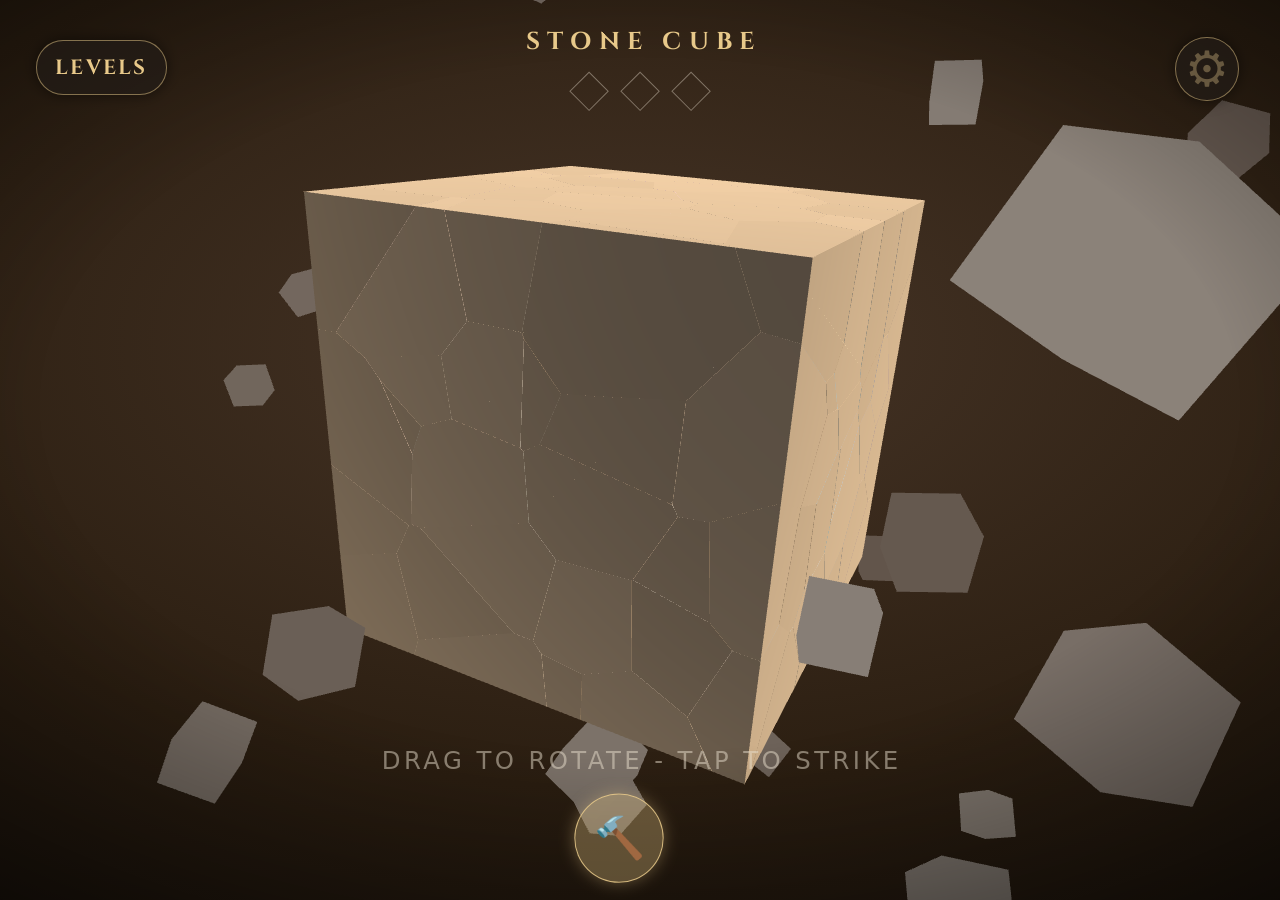
==== index.html @ 7b2e194c "Merge branch 'main' into ytube" ====
<!DOCTYPE html>
<html lang="en">

<head>
    <meta charset="UTF-8">
    <meta name="viewport"
        content="width=device-width, initial-scale=1.0, maximum-scale=1.0, user-scalable=no, viewport-fit=cover">
    <meta name="description"
        content="Gem Cracker - chip away at a stone solid with a hammer to uncover the gems hidden inside.">
    <meta name="theme-color" content="#14110e">
    <meta name="color-scheme" content="dark">
    <meta name="format-detection" content="telephone=no">
    <meta name="mobile-web-app-capable" content="yes">
    <meta name="apple-mobile-web-app-capable" content="yes">
    <meta name="apple-mobile-web-app-status-bar-style" content="black-translucent">
    <meta name="apple-mobile-web-app-title" content="Gem Cracker">
    <title>Gem Cracker</title>

    <!-- Cinzel ships with the game. Preloaded because the stylesheet only
         discovers it one parse later, and the loading screen waits on it. -->
    <link rel="preload" href="font/Cinzel-VariableFont_wght.ttf" as="font" type="font/ttf" crossorigin="anonymous">
    <link rel="stylesheet" href="style.css">

</head>

<body>
    <div id="loader" data-screen-label="Loading">
        <div class="brand">Gem Cracker</div>
        <div class="dots"><i></i><i></i><i></i></div>
        <div class="label">Loading</div>
    </div>

    <div id="stage" data-screen-label="Gem Cracker">
        <div id="game-container"></div>
    </div>
    <div id="vignette"></div>
    <div id="star-glow"></div>

    <button id="level-select-btn" class="level-select-btn" aria-label="Select level"><span
            id="level-select-label">LEVELS</span></button>

    <div id="level-overlay" class="modal-overlay">
        <div class="options-card" style="width: calc(100% - 32px); max-width: 680px;">
            <h2 id="level-title">SELECT LEVEL</h2>
            <div id="level-list"
                style="display: grid; grid-template-columns: repeat(3, minmax(0, 1fr)); gap: 12px; width: 100%; max-height: 62vh; overflow-y: auto; overflow-x: hidden;">
            </div>
            <button id="level-close" class="options-close-btn">CLOSE</button>
        </div>
    </div>

    <button id="options-btn" class="options-btn" aria-label="Settings">⚙</button>

    <div id="options-overlay">
        <div class="options-card">
            <h2 id="settings-title">SETTINGS</h2>

            <div class="option-row">
                <label id="sfx-label">SFX VOLUME</label>
                <div class="slider-container">
                    <input type="range" id="sfx-volume" min="0" max="100" value="100">
                    <span id="sfx-val">100%</span>
                </div>
            </div>

            <div class="option-row">
                <label id="music-label">MUSIC VOLUME</label>
                <div class="slider-container">
                    <input type="range" id="music-volume" min="0" max="100" value="50">
                    <span id="music-val">50%</span>
                </div>
            </div>

            <div class="option-row" id="shake-row">
                <label id="shake-label" for="shake-toggle">SCREEN SHAKE</label>
                <div class="option-toggle-container">
                    <input type="checkbox" id="shake-toggle" class="option-checkbox" checked>
                    <span id="shake-status" class="option-status-text">ON</span>
                </div>
            </div>

            <div class="option-row" id="haptics-row" style="display: none;">
                <label id="haptics-label" for="haptics-toggle">HAPTICS</label>
                <div class="option-toggle-container">
                    <input type="checkbox" id="haptics-toggle" class="option-checkbox" checked>
                    <span id="haptics-status" class="option-status-text">ON</span>
                </div>
            </div>

            <div class="option-row">
                <label id="lang-label">LANGUAGE</label>
                <select id="lang-select" class="lang-select">
                    <option value="en">English</option>
                    <option value="es">Español</option>
                    <option value="fr">Français</option>
                    <option value="zh">简体中文</option>
                    <option value="zh-hant">繁體中文</option>
                    <option value="ar">العربية</option>
                    <option value="hi">हिन्दी</option>
                    <option value="ja">日本語</option>
                    <option value="ru">Русский</option>
                </select>
            </div>

            <button id="settings-close" class="options-close-btn">CLOSE</button>
        </div>
    </div>

    <div id="hud">
        <div id="top">
            <h1>Gem Cracker</h1>
            <div class="slots">
                <div class="slot-wrap">
                    <div class="slot"></div>
                    <div class="ring"></div>
                </div>
                <div class="slot-wrap">
                    <div class="slot"></div>
                    <div class="ring"></div>
                </div>
                <div class="slot-wrap">
                    <div class="slot"></div>
                    <div class="ring"></div>
                </div>
                <div id="ring-badge" aria-hidden="true">◎</div>
            </div>
            <div id="level-strikes" class="is-zero" aria-live="polite" aria-label="Level strikes">
                <span id="level-strikes-label">STRIKES:</span>
                <strong id="level-strikes-count">0</strong>
            </div>
        </div>
        <div id="bottom">
            <!-- Keep the instruction immediately above the thumb controls. -->
            <div id="hint" data-text=""></div>
            <div id="tool-bar">
                <button type="button" id="tool-hammer" class="tool-btn active" aria-label="Hammer">🔨</button>
                <div style="position: relative;">
                    <button type="button" id="tool-scan" class="tool-btn hidden" aria-label="Gem detector">🔍</button>
                    <div id="new-tool-tooltip">NEW TOOL!</div>
                </div>
                <div style="position: relative;">
                    <button type="button" id="tool-bomb" class="tool-btn hidden" aria-label="Explosive charge">💥</button>
                    <div id="new-tool-tooltip-bomb">NEW TOOL!</div>
                </div>
            </div>
        </div>
    </div>

    <div id="tool-toast" class="tool-toast"></div>

    <div id="overlay" data-screen-label="Win overlay">
        <div class="card" id="winCard">
            <h2 id="winTitle">CUBE CRACKED</h2>
            <p id="winDesc">all gems claimed in <span id="strikeCount">0</span> strikes</p>
            <div id="winStars" class="win-stars" aria-hidden="true">
                <span class="win-star">★</span><span class="win-star">★</span><span class="win-star">★</span>
            </div>
            <p id="winRank" aria-live="polite"></p>
            <p id="winBest"></p>
            <p id="winRing"></p>
            <button id="again">NEXT TRIAL</button>
        </div>
        <div class="card" id="endCard">
            <h2 id="endTitle">CHAMPIONSHIP COMPLETE</h2>
            <p id="endSubtitle">GAME SCOREBOARD</p>
            <div id="levelStats">
                <!-- Level score lines will be injected here -->
            </div>
            <div id="totalStats">
                TOTAL HITS: <span id="totalHitsCount">0</span>
            </div>

            <!-- Leaderboard -->

            <button id="restartGame">START OVER</button>
        </div>
    </div>

    <div id="tweaks-root"></div>

    <!-- YouTube Playables vendor SDK. Parser-blocking and FIRST, exactly as the
         platform docs specify, so window.ytgame exists before the adapter runs. -->
    <script src="https://www.youtube.com/game_api/v1"></script>

    <!-- Portal bridge: core, then EXACTLY ONE adapter. Shipping a second adapter
         fails Playables certification even if it could never run — the review
         greps the whole bundle as text. -->
    <script src="platform/sdk-core.js"></script>
    <script src="platform/platform-youtube.js"></script>
    <script>
        // Must run before the first save or load so storage lands in the right
        // namespace.
        window.GameSDK.configure({ gameKey: 'gem-cracker' });
    </script>

    <script src="scripts/three.min.js"></script>

    <script src="scripts/messagebus.js"></script>
    <script src="scripts/game.js"></script>

</body>

</html>
---- style.css ----
/* Gem Cracker - styles extracted from index.html */

/* Cinzel, self-hosted rather than fetched from Google's CDN: the game has to be
   self-contained, and a web font is a render-blocking round trip to a third party
   on every cold load.

   One file covers every weight the UI uses. This is a genuine variable font with a
   wght axis spanning 400-900, so declaring that range lets 500, 600 and 700 all
   come out of the same download — the CDN request it replaces only fetched the 500
   and 700 instances, which left the one 600 rule snapping to a neighbour. */
@font-face {
    font-family: 'Cinzel';
    src: url('font/Cinzel-VariableFont_wght.ttf') format('truetype');
    font-weight: 400 900;
    font-style: normal;
    font-display: swap;
}

:root {
    /* One design-pixel unit (--u): affine function of min canvas dimension:
               --u = (6px + 1.0 * min(w,h)/100) / 16
               Flat 6px floor maintains readability on mobile phones while
               scaling proportionally on larger desktop/tablet viewports. */
    --u: calc((6px + 1vmin) / 16);
    --gold: #e8c98a;
    --dim: rgba(232, 222, 204, 0.5);
}

* {
    margin: 0;
    padding: 0;
    box-sizing: border-box;
}

html,
body {
    height: 100%;
    overflow: hidden;
    /* stop iOS rubber-band / pull-to-refresh from moving the canvas */
    overscroll-behavior: none;
    -webkit-overflow-scrolling: auto;
}

body {
    /* pin the body so mobile browsers can't scroll the fixed canvas around */
    position: fixed;
    inset: 0;
    width: 100%;
    background: radial-gradient(120% 90% at 50% 38%, #3c352d 0%, #26201a 55%, #17120e 100%);
    transition: background 1.0s ease;
    font-family: Cinzel, serif;
    color: var(--dim);
    user-select: none;
    -webkit-user-select: none;
    /* no blue tap flash, no long-press callout, no gesture panning */
    -webkit-tap-highlight-color: transparent;
    -webkit-touch-callout: none;
    touch-action: none;
    text-size-adjust: none;
    -webkit-text-size-adjust: none;
}

#stage {
    position: fixed;
    inset: 0;
    display: flex;
    align-items: center;
    justify-content: center;
}

#stage,
#game-container {
    overscroll-behavior: none;
}

#game-container {
    width: 100%;
    height: 100%;
    max-width: 100%;
    max-height: 100%;
    position: relative;
}

#game-container canvas {
    display: block;
    width: 100%;
    height: 100%;
}

/* vignette */
#vignette {
    position: fixed;
    inset: 0;
    pointer-events: none;
    background: radial-gradient(85% 70% at 50% 45%, transparent 55%, rgba(0, 0, 0, 0.55) 100%);
}

/* fallen star: full-screen bloom, pulsed by starFlash on every strike */
#star-glow {
    position: fixed;
    inset: 0;
    pointer-events: none;
    opacity: 0;
    mix-blend-mode: screen;
    background: radial-gradient(58% 46% at 50% 44%, rgba(206, 232, 255, 0.66) 0%, rgba(126, 176, 255, 0.32) 46%, rgba(70, 110, 200, 0) 100%);
}

#hud {
    position: fixed;
    inset: 0;
    pointer-events: none;
    /* Level 1 keeps the HUD out of the way until the solid has coalesced. */
    transition: opacity 0.5s ease;
    display: flex;
    flex-direction: column;
    align-items: center;
    justify-content: space-between;
    /* keep the title/hint clear of notches and rounded corners */
    padding-top: max(calc(var(--u) * 28), env(safe-area-inset-top));
    padding-right: max(calc(var(--u) * 24), env(safe-area-inset-right));
    padding-bottom: max(calc(var(--u) * 34), env(safe-area-inset-bottom));
    padding-left: max(calc(var(--u) * 24), env(safe-area-inset-left));
}

#top {
    display: flex;
    flex-direction: column;
    align-items: center;
    /* Leave a little more breathing room beneath a wrapped level title. */
    gap: calc(var(--u) * 26);
}

h1 {
    font-size: calc(var(--u) * 26);
    font-weight: 700;
    letter-spacing: 0.3em;
    color: var(--gold);
    text-indent: 0.3em;
    /* Keep the centered title inside the clear corridor beside the Levels control. */
    width: calc(100vw - calc(var(--u) * 300));
    max-width: calc(var(--u) * 420);
    text-align: center;
    line-height: 1.3;
    white-space: normal;
    overflow-wrap: anywhere;
}

.slots {
    position: relative;
    display: flex;
    gap: calc(var(--u) * 24);
    transform: translateY(calc(var(--u) * -5));
}

/* Live per-level strike counter: centered below the title and gem slots. */
#level-strikes {
    position: relative;
    top: calc(var(--u) * -5);
    margin: 0;
    display: flex;
    align-items: center;
    justify-content: center;
    gap: calc(var(--u) * 10);
    color: var(--gold);
    font-family: Cinzel, serif;
    font-size: calc(var(--u) * 22);
    font-weight: 700;
    line-height: 1;
    letter-spacing: 0.3em;
    text-indent: 0.3em;
    text-transform: uppercase;
    font-variant-numeric: tabular-nums;
    text-shadow: 0 calc(var(--u) * 3) calc(var(--u) * 8) rgba(0, 0, 0, 0.9), 0 0 calc(var(--u) * 10) rgba(232, 201, 138, 0.32);
}

/* Keep the header balanced before the first hit, but don't show a meaningless zero. */
#level-strikes.is-zero {
    visibility: hidden;
}

#level-strikes-count {
    min-width: 2ch;
    color: var(--gold);
    font-family: Cinzel, serif;
    font-weight: 700;
    font-size: calc(var(--u) * 24);
    letter-spacing: 0;
    text-indent: 0;
    text-align: left;
    text-shadow: 0 calc(var(--u) * 3) calc(var(--u) * 8) rgba(0, 0, 0, 0.9), 0 0 calc(var(--u) * 12) rgba(232, 201, 138, 0.55);
}

#level-strikes.tick #level-strikes-count {
    animation: levelStrikeTick 0.28s cubic-bezier(0.25, 1.5, 0.5, 1);
}

@keyframes levelStrikeTick {
    0% {
        transform: scale(1);
        color: var(--gold);
    }

    45% {
        transform: scale(1.48);
        color: #ffffff;
    }

    100% {
        transform: scale(1);
        color: var(--gold);
    }
}

.slot-wrap {
    position: relative;
    width: calc(var(--u) * 30);
    height: calc(var(--u) * 30);
}

.slot-wrap:nth-child(1) {
    --slot-color: #ffb45e;
    --slot-glow: rgba(255, 180, 94, 0.75);
}

.slot-wrap:nth-child(2) {
    --slot-color: #6ee0ff;
    --slot-glow: rgba(110, 224, 255, 0.75);
}

.slot-wrap:nth-child(3) {
    --slot-color: #c89bff;
    --slot-glow: rgba(200, 155, 255, 0.75);
}

/* Secret gold-ring badge: positioned beside the three gem slots rather than
           participating in their flex layout. It still has a stable, measurable location
           while hidden, so the collected ring can fly precisely into it without creating
           an empty fourth-slot gap or shifting the gem slots. */
#ring-badge {
    position: absolute;
    top: calc(var(--u) * -1);
    left: calc(100% + calc(var(--u) * 34));
    /* normal 24px slot gap + the old 10px ring offset */
    width: calc(var(--u) * 32);
    height: calc(var(--u) * 32);
    border-radius: 50%;
    border: calc(var(--u) * 2) solid rgba(232, 222, 204, 0.22);
    display: flex;
    align-items: center;
    justify-content: center;
    font-size: calc(var(--u) * 19);
    line-height: 1;
    color: rgba(232, 222, 204, 0.28);
    visibility: hidden;
    opacity: 0;
    pointer-events: none;
    transition: opacity 0.35s ease, color 0.5s ease, border-color 0.5s ease, box-shadow 0.5s ease;
}

#ring-badge.found {
    visibility: visible;
    opacity: 1;
    border-color: #ffd166;
    color: #ffd166;
    box-shadow: 0 0 calc(var(--u) * 25) calc(var(--u) * 6) rgba(255, 209, 102, 0.65);
    animation: ringFoundPop 0.8s cubic-bezier(0.34, 1.56, 0.64, 1) forwards;
}

@keyframes ringFoundPop {
    0% {
        transform: scale(0.2) rotate(-90deg);
        filter: brightness(2.5);
    }

    40% {
        transform: scale(2.2) rotate(15deg);
        filter: brightness(3.0);
        box-shadow: 0 0 calc(var(--u) * 45) calc(var(--u) * 12) rgba(255, 209, 102, 0.9);
    }

    70% {
        transform: scale(0.9) rotate(-5deg);
        filter: brightness(1.4);
    }

    100% {
        transform: scale(1) rotate(0deg);
        filter: brightness(1);
    }
}

@media (prefers-reduced-motion: reduce) {
    #ring-badge.found {
        animation: none;
    }
}

.slot {
    position: absolute;
    inset: 0;
    transform: rotate(45deg);
    border: calc(var(--u) * 1) solid rgba(232, 222, 204, 0.42);
    transition: all 0.5s ease;
}

.slot.lit {
    border-color: transparent;
    background: var(--slot-color);
    box-shadow: 0 0 calc(var(--u) * 35) calc(var(--u) * 8) var(--slot-glow);
    animation: slotPop 0.7s cubic-bezier(.3, 1.9, .4, 1);
}

.slot.victory-bounce {
    animation: slotVictoryBounce 0.4s cubic-bezier(0.25, 1.5, 0.5, 1) both !important;
}

/* vibrant pop when a gem drops into its slot */
@keyframes slotPop {
    0% {
        transform: rotate(45deg) scale(1);
        filter: brightness(1);
    }

    30% {
        transform: rotate(45deg) scale(2.6);
        filter: brightness(4) saturate(2.2);
    }

    55% {
        transform: rotate(45deg) scale(0.85);
        filter: brightness(1.6) saturate(1.4);
    }

    100% {
        transform: rotate(45deg) scale(1);
        filter: brightness(1);
    }
}

/* exaggerated bounce out and back victory animation for slots */
@keyframes slotVictoryBounce {
    0% {
        transform: rotate(45deg) scale(1);
        filter: brightness(1);
    }

    30% {
        transform: rotate(45deg) scale(4.5);
        filter: brightness(3.5) saturate(2);
        box-shadow: 0 0 calc(var(--u) * 60) calc(var(--u) * 15) var(--slot-glow);
    }

    50% {
        transform: rotate(45deg) scale(0.5);
        filter: brightness(1.2);
    }

    75% {
        transform: rotate(45deg) scale(1.6);
        filter: brightness(1.5);
    }

    100% {
        transform: rotate(45deg) scale(1);
        filter: brightness(1);
    }
}

/* expanding hollow diamond ring — a sibling of .slot (not nested inside it) so it
     isn't multiplied by .slot's own pop-scale keyframes, which used to make the ring
     look like it grew and then shrank back in instead of expanding once and fading. */
.ring {
    position: absolute;
    inset: 0;
    transform: rotate(45deg) scale(1);
    border: calc(var(--u) * 1.6) solid var(--slot-color);
    border-radius: calc(var(--u) * 4);
    opacity: 0;
    pointer-events: none;
}

.slot.lit+.ring {
    animation: slotRingExpand 1.5s cubic-bezier(0.33, 1, 0.68, 1) forwards,
        slotRingFade 1.5s linear forwards;
}

@keyframes slotRingExpand {
    0% {
        transform: rotate(45deg) scale(1);
    }

    100% {
        transform: rotate(45deg) scale(6);
    }
}

@keyframes slotRingFade {
    0% {
        opacity: 0.9;
    }

    100% {
        opacity: 0;
    }
}

@media (prefers-reduced-motion: reduce) {
    .slot.lit {
        animation: none;
    }

    .slot.lit+.ring {
        animation: none;
    }

    .slot.victory-bounce {
        animation: none !important;
    }
}

/* Tool bar (hammer / magnifier) */
#bottom {
    display: flex;
    flex-direction: column;
    align-items: center;
    gap: calc(var(--u) * 20);
}

#tool-bar {
    display: flex;
    gap: calc(var(--u) * 22);
    pointer-events: auto;
}

.tool-btn {
    width: calc(var(--u) * 118);
    height: calc(var(--u) * 118);
    border-radius: 50%;
    background: rgba(34, 29, 24, 0.65);
    border: calc(var(--u) * 2) solid rgba(232, 201, 138, 0.5);
    color: var(--gold);
    font-size: calc(var(--u) * 53);
    line-height: 1;
    display: flex;
    align-items: center;
    justify-content: center;
    cursor: pointer;
    box-shadow: 0 0 calc(var(--u) * 15) rgba(0, 0, 0, 0.5);
    transition: transform 0.18s ease, background 0.22s ease, border-color 0.22s ease, box-shadow 0.22s ease;
}

@media (orientation: landscape) {
    #bottom {
        transform: translateY(calc(var(--u) * 14));
    }

    .tool-btn {
        width: calc(var(--u) * 92);
        height: calc(var(--u) * 92);
        font-size: calc(var(--u) * 42);
    }

    .tool-toast {
        bottom: calc(calc(var(--u) * 170) + env(safe-area-inset-bottom));
    }

    #new-tool-tooltip,
    #new-tool-tooltip-bomb {
        bottom: calc(100% + calc(var(--u) * 8));
    }
}

.tool-btn.active {
    /* Selected tool: glowing aura and clear gold border */
    background: rgba(232, 201, 138, 0.32);
    color: var(--gold);
    border-color: rgba(232, 201, 138, 0.85);
    box-shadow: 0 0 calc(var(--u) * 16) rgba(232, 201, 138, 0.35);
    transform: scale(1.04);
    animation: toolActivePulse 2.4s ease-in-out infinite alternate;
}

@keyframes toolActivePulse {
    0% {
        border-color: rgba(232, 201, 138, 0.65);
        box-shadow: 0 0 calc(var(--u) * 10) rgba(232, 201, 138, 0.20);
    }

    100% {
        border-color: rgba(232, 201, 138, 0.95);
        box-shadow: 0 0 calc(var(--u) * 22) rgba(232, 201, 138, 0.45);
    }
}

@media (prefers-reduced-motion: reduce) {
    .tool-btn.active {
        animation: none;
    }
}

.tool-btn:active {
    transform: scale(0.94);
}

.tool-btn.hidden {
    display: none;
}

/* Spent explosive charge: still visible, but clearly unusable. */
.tool-btn.used {
    opacity: 0.4;
    filter: grayscale(0.8);
    border-color: rgba(232, 201, 138, 0.22);
    box-shadow: none;
}

/* NEW TOOL tooltip - small bubble above a freshly unlocked tool button */
#new-tool-tooltip,
#new-tool-tooltip-bomb {
    position: absolute;
    bottom: calc(100% + calc(var(--u) * 12));
    left: 50%;
    transform: translateX(-50%) translateY(calc(var(--u) * 5));
    background: #ffb45e;
    color: #14110e;
    font-size: calc(var(--u) * 32);
    font-weight: bold;
    padding: calc(var(--u) * 6) calc(var(--u) * 12);
    border-radius: calc(var(--u) * 6);
    white-space: nowrap;
    pointer-events: none;
    opacity: 0;
    transition: opacity 0.3s ease, transform 0.3s cubic-bezier(0.175, 0.885, 0.32, 1.275);
    z-index: 100001;
    box-shadow: 0 calc(var(--u) * 4) calc(var(--u) * 12) rgba(0, 0, 0, 0.4);
}

#new-tool-tooltip.show,
#new-tool-tooltip-bomb.show {
    opacity: 1;
    transform: translateX(-50%) translateY(0);
}

#new-tool-tooltip::after,
#new-tool-tooltip-bomb::after {
    content: '';
    position: absolute;
    top: 100%;
    left: 50%;
    transform: translateX(-50%);
    border: calc(var(--u) * 10) solid transparent;
    border-top-color: #ffb45e;
}

/* Tool name popup — horizontally centered on screen, floating above the tool bar */
.tool-toast {
    position: fixed;
    left: 50%;
    bottom: calc(calc(var(--u) * 206) + env(safe-area-inset-bottom));
    transform: translate(-50%, calc(var(--u) * 12));
    opacity: 0;
    pointer-events: none;
    z-index: 99999;
    font-family: Cinzel, serif;
    font-weight: 700;
    font-size: calc(var(--u) * 26);
    letter-spacing: 0.14em;
    text-indent: 0.14em;
    color: var(--gold);
    background: rgba(34, 29, 24, 0.72);
    border: calc(var(--u) * 1) solid rgba(232, 201, 138, 0.42);
    border-radius: calc(var(--u) * 26);
    padding: calc(var(--u) * 12) calc(var(--u) * 24);
    white-space: nowrap;
    max-width: 92vw;
    text-align: center;
    box-shadow: 0 calc(var(--u) * 6) calc(var(--u) * 22) rgba(0, 0, 0, 0.5);
    transition: opacity 0.18s ease, transform 0.2s cubic-bezier(0.2, 0.9, 0.3, 1.2);
}

.tool-toast.show {
    opacity: 1;
    transform: translate(-50%, 0);
}

/* UI-level gem resonance visuals (drawn on top of the solid) */
.gem-ping {
    position: fixed;
    width: calc(var(--u) * 46);
    height: calc(var(--u) * 46);
    border-radius: calc(var(--u) * 7);
    pointer-events: none;
    z-index: 99998;
    transform: translate(-50%, -50%) rotate(45deg) scale(0.2);
    animation: gemPingAnim 1.6s cubic-bezier(0.2, 0.8, 0.3, 1) forwards;
}

@keyframes gemPingAnim {
    0% {
        opacity: 0;
        transform: translate(-50%, -50%) rotate(45deg) scale(0.2);
    }

    18% {
        opacity: 1;
        transform: translate(-50%, -50%) rotate(45deg) scale(1.35);
    }

    40% {
        transform: translate(-50%, -50%) rotate(45deg) scale(0.95);
    }

    72% {
        opacity: 0.95;
        transform: translate(-50%, -50%) rotate(45deg) scale(1.12);
    }

    100% {
        opacity: 0;
        transform: translate(-50%, -50%) rotate(45deg) scale(1.5);
    }
}

.gem-ring {
    position: fixed;
    width: calc(var(--u) * 46);
    height: calc(var(--u) * 46);
    border-radius: 50%;
    border: calc(var(--u) * 2) solid currentColor;
    pointer-events: none;
    z-index: 99997;
    transform: translate(-50%, -50%) scale(0.4);
    animation: gemRingAnim 1.6s ease-out forwards;
}

@keyframes gemRingAnim {
    0% {
        opacity: 0.9;
        transform: translate(-50%, -50%) scale(0.4);
    }

    100% {
        opacity: 0;
        transform: translate(-50%, -50%) scale(4.6);
    }
}

#hint {
    font-family: ui-sans-serif, system-ui, sans-serif;
    font-size: calc(var(--u) * 26);
    letter-spacing: 0.14em;
    text-transform: uppercase;
    text-indent: 0.14em;
    transition: opacity 0.25s ease, color 0.3s ease, text-shadow 0.3s ease;
    min-height: calc(var(--u) * 32);
    max-width: 92vw;
    text-align: center;
    color: var(--dim);
}

#hint.fade {
    opacity: 0;
}

#hint.accent {
    animation: hintFlash 1.6s ease-out;
}

@keyframes hintFlash {
    0% {
        color: #fff;
        text-shadow: 0 0 calc(var(--u) * 16) rgba(255, 255, 255, 0.8), 0 0 calc(var(--u) * 30) rgba(232, 201, 138, 0.6);
        transform: scale(1.03);
    }

    100% {
        color: var(--dim);
        text-shadow: none;
        transform: scale(1);
    }
}

@media (prefers-reduced-motion: reduce) {
    #hint.accent {
        animation: none;
    }
}

#overlay {
    position: fixed;
    inset: 0;
    display: flex;
    align-items: center;
    justify-content: center;
    background: rgba(8, 7, 6, 0.72);
    opacity: 0;
    pointer-events: none;
    transition: opacity 0.45s ease;
    overflow-y: auto;
    padding: calc(var(--u) * 20) calc(var(--u) * 10);
    z-index: 100000;
}

#overlay.show {
    opacity: 1;
    pointer-events: auto;
}

/* Cleanly hide HUD and tool bar when victory or championship card is active */
body.has-overlay #hud,
body.has-overlay #level-select-btn,
body.has-overlay #options-btn {
    opacity: 0;
    pointer-events: none;
    transition: opacity 0.35s ease;
}

.card {
    text-align: center;
    display: flex;
    flex-direction: column;
    align-items: center;
    gap: calc(var(--u) * 14);
}

#winCard {
    background: linear-gradient(135deg, #261f19 0%, #15120e 100%);
    border: calc(var(--u) * 2) solid rgba(232, 201, 138, 0.40);
    border-radius: calc(var(--u) * 16);
    padding: calc(var(--u) * 32) calc(var(--u) * 32);
    width: 90%;
    max-width: calc(var(--u) * 440);
    box-shadow: 0 calc(var(--u) * 18) calc(var(--u) * 52) rgba(0, 0, 0, 0.88);
    transform: scale(0.94);
    transition: transform 0.35s cubic-bezier(0.175, 0.885, 0.32, 1.275);
    gap: calc(var(--u) * 16);
}

#overlay.show #winCard {
    transform: scale(1);
}

.card h2 {
    font-size: calc(var(--u) * 32);
    font-weight: 700;
    letter-spacing: 0.26em;
    text-indent: 0.26em;
    color: var(--gold);
    margin: 0;
    line-height: 1.25;
}

.card p {
    font-family: ui-sans-serif, system-ui, sans-serif;
    font-size: calc(var(--u) * 22);
    letter-spacing: 0.08em;
    text-transform: uppercase;
    text-indent: 0.08em;
    max-width: 90vw;
    color: var(--dim);
    margin: 0;
}

#winDesc #strikeCount {
    color: var(--gold);
    font-weight: 700;
    font-family: Cinzel, serif;
    font-size: calc(var(--u) * 25);
}

/* End-of-level star ranking (bronze / silver / gold). */
.win-stars {
    position: relative;
    display: flex;
    align-items: center;
    justify-content: center;
    gap: calc(var(--u) * 26);
    line-height: 1;
    font-size: calc(var(--u) * 62);
    min-height: calc(var(--u) * 78);
    margin: calc(var(--u) * 6) 0;
}

.win-star {
    color: rgba(232, 222, 204, 0.16);
    opacity: 0;
    transform: scale(0.4);
    animation: winStarIn 0.5s cubic-bezier(0.22, 1, 0.36, 1) forwards;
    will-change: transform, opacity;
}

.win-star:nth-child(2) {
    font-size: calc(var(--u) * 74);
    transform: translateY(calc(var(--u) * -4)) scale(0.4);
    animation-delay: 0.22s;
}

.win-star:nth-child(3) {
    animation-delay: 0.44s;
}

.win-star.earned {
    color: var(--rank-color, #e8c98a);
    text-shadow: 0 0 calc(var(--u) * 16) var(--rank-glow, rgba(232, 201, 138, 0.75)),
        0 0 calc(var(--u) * 36) var(--rank-glow, rgba(232, 201, 138, 0.5));
    animation: winStarPop 0.75s cubic-bezier(0.22, 1, 0.36, 1) forwards;
}

.win-star:nth-child(1).earned {
    animation-delay: 0.15s;
}

.win-star:nth-child(2).earned {
    animation: winStarPopCenter 0.75s cubic-bezier(0.22, 1, 0.36, 1) forwards;
    animation-delay: 0.50s;
}

.win-star:nth-child(3).earned {
    animation-delay: 0.85s;
}

@keyframes winStarIn {
    0% {
        opacity: 0;
        transform: scale(0.4);
    }

    60% {
        opacity: 0.9;
        transform: scale(1.12);
    }

    100% {
        opacity: 1;
        transform: scale(1);
    }
}

@keyframes winStarPop {
    0% {
        opacity: 0;
        transform: scale(0) rotate(-35deg);
        filter: brightness(2.2);
    }

    42% {
        opacity: 1;
        transform: scale(1.68) rotate(10deg);
        filter: brightness(1.6);
    }

    68% {
        transform: scale(0.88) rotate(-3deg);
        filter: brightness(1.1);
    }

    84% {
        transform: scale(1.06) rotate(1deg);
        filter: brightness(1.0);
    }

    100% {
        opacity: 1;
        transform: scale(1) rotate(0deg);
        filter: brightness(1);
    }
}

@keyframes winStarPopCenter {
    0% {
        opacity: 0;
        transform: translateY(calc(var(--u) * -4)) scale(0) rotate(-35deg);
        filter: brightness(2.2);
    }

    42% {
        opacity: 1;
        transform: translateY(calc(var(--u) * -4)) scale(1.78) rotate(10deg);
        filter: brightness(1.6);
    }

    68% {
        transform: translateY(calc(var(--u) * -4)) scale(0.92) rotate(-3deg);
        filter: brightness(1.1);
    }

    84% {
        transform: translateY(calc(var(--u) * -4)) scale(1.12) rotate(1deg);
        filter: brightness(1.0);
    }

    100% {
        opacity: 1;
        transform: translateY(calc(var(--u) * -4)) scale(1.06) rotate(0deg);
        filter: brightness(1);
    }
}

@media (prefers-reduced-motion: reduce) {

    .win-star,
    .win-star.earned {
        animation: none;
        opacity: 1;
        transform: none;
    }
}

#winRank {
    font-family: Cinzel, serif;
    font-weight: 700;
    font-size: calc(var(--u) * 26);
    letter-spacing: 0.22em;
    text-indent: 0.22em;
    min-height: calc(var(--u) * 30);
    text-transform: uppercase;
}

#winBest {
    font-family: Cinzel, serif;
    font-size: calc(var(--u) * 21);
    letter-spacing: 0.14em;
    color: var(--dim);
    font-weight: 600;
    margin-top: calc(var(--u) * 2);
}

#winRing {
    font-family: Cinzel, serif;
    font-size: calc(var(--u) * 19);
    font-weight: 700;
    letter-spacing: 0.16em;
    text-indent: 0.16em;
    color: #ffd166;
    background: linear-gradient(180deg, rgba(255, 209, 102, 0.18) 0%, rgba(255, 209, 102, 0.08) 100%);
    border: calc(var(--u) * 1.5) solid rgba(255, 209, 102, 0.65);
    border-radius: calc(var(--u) * 24);
    padding: calc(var(--u) * 8) calc(var(--u) * 22);
    display: inline-flex;
    align-items: center;
    justify-content: center;
    white-space: nowrap;
    box-shadow: 0 calc(var(--u) * 4) calc(var(--u) * 16) rgba(0, 0, 0, 0.4), inset 0 0 calc(var(--u) * 10) rgba(255, 209, 102, 0.12);
    margin: calc(var(--u) * 4) 0;
}

#winRing:empty {
    display: none;
}

.card button {
    margin-top: calc(var(--u) * 12);
    font-family: Cinzel, serif;
    font-size: calc(var(--u) * 26);
    font-weight: 700;
    letter-spacing: 0.22em;
    text-indent: 0.22em;
    color: #14110e;
    background: linear-gradient(180deg, #f7dfa8 0%, #d8b26e 100%);
    border: none;
    border-top: calc(var(--u) * 1) solid rgba(255, 255, 255, 0.45);
    padding: calc(var(--u) * 18) calc(var(--u) * 36);
    cursor: pointer;
    min-height: calc(var(--u) * 68);
    width: 100%;
    max-width: calc(var(--u) * 340);
    border-radius: calc(var(--u) * 10);
    box-shadow: 0 calc(var(--u) * 6) calc(var(--u) * 18) rgba(0, 0, 0, 0.45);
    transition: transform 0.15s ease, box-shadow 0.15s ease, filter 0.15s ease;
}

.card button:hover {
    transform: translateY(calc(var(--u) * -2));
    filter: brightness(1.08);
    box-shadow: 0 calc(var(--u) * 8) calc(var(--u) * 26) rgba(232, 201, 138, 0.45);
}

.card button:active {
    transform: translateY(calc(var(--u) * 1)) scale(0.98);
    box-shadow: 0 calc(var(--u) * 2) calc(var(--u) * 8) rgba(0, 0, 0, 0.6);
}

/* loading screen */
#loader {
    position: fixed;
    inset: 0;
    z-index: 100;
    display: flex;
    flex-direction: column;
    align-items: center;
    justify-content: center;
    gap: calc(var(--u) * 30);
    background: radial-gradient(120% 90% at 50% 38%, #342d25 0%, #1f1b16 55%, #13110e 100%);
    transition: opacity 0.6s ease;
}

#loader.hidden {
    opacity: 0;
    pointer-events: none;
}

#loader .brand {
    font-family: Cinzel, serif;
    font-weight: 700;
    font-size: calc(var(--u) * 30);
    letter-spacing: 0.4em;
    text-indent: 0.4em;
    color: var(--gold);
}

#loader .dots {
    display: flex;
    gap: calc(var(--u) * 18);
}

#loader .dots i {
    width: calc(var(--u) * 13);
    height: calc(var(--u) * 13);
    transform: rotate(45deg);
    border: calc(var(--u) * 1) solid rgba(232, 222, 204, 0.3);
    animation: loadPulse 1.4s ease-in-out infinite;
}

#loader .dots i:nth-child(2) {
    animation-delay: 0.2s;
}

#loader .dots i:nth-child(3) {
    animation-delay: 0.4s;
}

#loader .label {
    font-family: ui-sans-serif, system-ui, sans-serif;
    font-size: calc(var(--u) * 26);
    letter-spacing: 0.2em;
    text-transform: uppercase;
    text-indent: 0.2em;
    color: var(--dim);
}

@keyframes loadPulse {

    0%,
    100% {
        border-color: rgba(232, 222, 204, 0.25);
        background: transparent;
        box-shadow: none;
    }

    50% {
        border-color: transparent;
        background: var(--gold);
        box-shadow: 0 0 calc(var(--u) * 14) calc(var(--u) * 3) rgba(232, 201, 138, 0.5);
    }
}

@media (prefers-reduced-motion: reduce) {
    #loader .dots i {
        animation: none;
        border-color: rgba(232, 222, 204, 0.45);
    }
}

/* Level Select Button */
.level-select-btn {
    position: fixed;
    /* Align with the Options control; the title's narrowed wrap-safe column stays clear. */
    top: max(calc(var(--u) * 6), env(safe-area-inset-top));
    left: max(calc(var(--u) * -14), env(safe-area-inset-left));
    height: calc(var(--u) * 132);
    min-width: calc(var(--u) * 132);
    padding: 0 calc(var(--u) * 38);
    background: transparent;
    border: none;
    cursor: pointer;
    pointer-events: auto;
    z-index: 99;
    display: flex;
    align-items: center;
    justify-content: center;
    transition: transform 0.2s ease, opacity 0.5s ease;
}

#level-select-label {
    height: calc(var(--u) * 58);
    padding: 0 calc(var(--u) * 20);
    background: rgba(34, 29, 24, 0.65);
    border: calc(var(--u) * 2) solid rgba(232, 201, 138, 0.5);
    border-radius: calc(var(--u) * 29);
    color: var(--gold);
    font-size: calc(var(--u) * 22);
    font-family: Cinzel, serif;
    font-weight: 700;
    letter-spacing: 0.1em;
    box-shadow: 0 0 calc(var(--u) * 15) rgba(0, 0, 0, 0.5);
    display: flex;
    align-items: center;
    justify-content: center;
    white-space: nowrap;
    transition: background 0.25s ease, border-color 0.25s ease, box-shadow 0.25s ease;
}

.level-select-btn:hover {
    transform: scale(1.04);
}

.level-select-btn:hover #level-select-label {
    background: rgba(34, 29, 24, 0.85);
    border-color: var(--gold);
    box-shadow: 0 0 calc(var(--u) * 15) rgba(232, 201, 138, 0.3);
}

.level-select-btn:active {
    transform: scale(0.96);
}

/* Level Select Cards — displayed three per row in the wide level grid. */
.level-row {
    display: flex;
    flex-direction: column;
    align-items: center;
    justify-content: center;
    gap: calc(var(--u) * 7);
    width: 100%;
    min-height: calc(var(--u) * 116);
    padding: calc(var(--u) * 12) calc(var(--u) * 10);
    background: rgba(0, 0, 0, 0.35);
    border: calc(var(--u) * 1) solid rgba(232, 201, 138, 0.4);
    border-radius: calc(var(--u) * 10);
    color: var(--gold);
    font-family: Cinzel, serif;
    font-size: calc(var(--u) * 19);
    font-weight: 700;
    letter-spacing: 0.045em;
    line-height: 1.2;
    text-align: center;
    cursor: pointer;
    transition: transform 0.15s ease, background 0.2s ease, border-color 0.2s ease;
}

.level-row>span:first-child {
    min-width: 0;
    overflow-wrap: anywhere;
}

.level-row:hover {
    background: rgba(232, 201, 138, 0.12);
    border-color: var(--gold);
    transform: translateY(calc(var(--u) * -2));
}

.level-row.current {
    background: rgba(232, 201, 138, 0.2);
    border-color: var(--gold);
}

.level-row .level-num {
    order: -1;
    font-family: monospace;
    font-size: calc(var(--u) * 22);
    color: var(--dim);
}

/* Level-select completion markers: earned stars and, only when found, a gold ring. */
.level-progress {
    display: flex;
    align-items: center;
    justify-content: center;
    gap: calc(var(--u) * 10);
    min-height: calc(var(--u) * 24);
    margin-top: 0;
}

.level-stars {
    font-family: monospace;
    font-size: calc(var(--u) * 22);
    letter-spacing: 0.06em;
    line-height: 1;
}

.level-ring {
    width: calc(var(--u) * 22);
    height: calc(var(--u) * 22);
    border: calc(var(--u) * 3) solid #ffd166;
    border-radius: 50%;
    display: inline-block;
    box-shadow: 0 0 calc(var(--u) * 9) rgba(255, 209, 102, 0.62), inset 0 0 calc(var(--u) * 4) rgba(255, 245, 196, 0.75);
}

/* Options Button */
.options-btn {
    position: fixed;
    top: max(calc(var(--u) * 24), env(safe-area-inset-top));
    right: max(calc(var(--u) * 24), env(safe-area-inset-right));
    width: calc(var(--u) * 108);
    height: calc(var(--u) * 108);
    border-radius: 50%;
    background: transparent;
    border: none;
    color: var(--gold);
    font-size: calc(var(--u) * 52);
    cursor: pointer;
    display: flex;
    align-items: center;
    justify-content: center;
    padding-bottom: calc(var(--u) * 9);
    padding-left: calc(var(--u) * 1);
    z-index: 99;
    pointer-events: auto;
    transition: transform 0.25s ease, opacity 0.5s ease;
    box-shadow: none;
}

/* Intro coalescing: fade the whole interface out until the shape is assembled. */
body.intro-hide-ui #hud,
body.intro-hide-ui #level-select-btn,
body.intro-hide-ui #options-btn {
    opacity: 0;
    pointer-events: none;
}

/* Visual circle — smaller than the 96×96 hitbox */
.options-btn::before {
    content: '';
    position: absolute;
    width: calc(var(--u) * 66);
    height: calc(var(--u) * 66);
    border-radius: 50%;
    background: rgba(34, 29, 24, 0.65);
    border: calc(var(--u) * 2) solid rgba(232, 201, 138, 0.5);
    box-shadow: 0 0 calc(var(--u) * 15) rgba(0, 0, 0, 0.5);
    transition: background 0.25s ease, box-shadow 0.25s ease, border-color 0.25s ease;
    pointer-events: none;
}

.options-btn:hover {
    transform: rotate(45deg) scale(1.05);
}

.options-btn:hover::before {
    background: rgba(34, 29, 24, 0.85);
    border-color: var(--gold);
    box-shadow: 0 0 calc(var(--u) * 15) rgba(232, 201, 138, 0.3);
}

.options-btn:active {
    transform: rotate(45deg) scale(0.95);
}

/* Options Overlay/Modal */
#options-overlay,
#level-overlay {
    position: fixed;
    inset: 0;
    display: flex;
    align-items: center;
    justify-content: center;
    background: rgba(8, 7, 6, 0.65);
    opacity: 0;
    pointer-events: none;
    z-index: 1000;
    transition: opacity 0.4s ease;
}

#options-overlay.show,
#level-overlay.show {
    opacity: 1;
    pointer-events: auto;
}

.options-card {
    background: linear-gradient(135deg, #221d18 0%, #14110e 100%);
    border: calc(var(--u) * 2) solid rgba(232, 201, 138, 0.3);
    border-radius: calc(var(--u) * 12);
    padding: calc(var(--u) * 30) calc(var(--u) * 40);
    width: 90%;
    max-width: calc(var(--u) * 480);
    box-shadow: 0 calc(var(--u) * 15) calc(var(--u) * 45) rgba(0, 0, 0, 0.7);
    text-align: center;
    display: flex;
    flex-direction: column;
    gap: calc(var(--u) * 24);
    transform: scale(0.9);
    transition: transform 0.4s cubic-bezier(0.175, 0.885, 0.32, 1.275);
}

#options-overlay.show .options-card,
#level-overlay.show .options-card {
    transform: scale(1);
}

#level-overlay .options-card {
    padding: calc(var(--u) * 20) calc(var(--u) * 32);
    gap: calc(var(--u) * 16);
}

#level-overlay .options-card h2 {
    margin-bottom: 0;
}

.options-card h2 {
    font-size: calc(var(--u) * 28);
    color: var(--gold);
    letter-spacing: 0.15em;
    margin-bottom: calc(var(--u) * 8);
}

.option-row {
    display: flex;
    flex-direction: column;
    align-items: flex-start;
    gap: calc(var(--u) * 8);
    width: 100%;
}

.option-row label {
    font-size: calc(var(--u) * 24);
    color: var(--gold);
    letter-spacing: 0.1em;
    font-weight: 500;
    font-family: Cinzel, serif;
}

.slider-container {
    display: flex;
    align-items: center;
    width: 100%;
    gap: calc(var(--u) * 12);
}

.slider-container input[type="range"] {
    flex-grow: 1;
    height: calc(var(--u) * 48);
    background: transparent;
    outline: none;
    -webkit-appearance: none;
    cursor: pointer;
    touch-action: pan-x;
}

.slider-container input[type="range"]::-webkit-slider-runnable-track {
    width: 100%;
    height: calc(var(--u) * 16);
    background: rgba(232, 222, 204, 0.2);
    border-radius: calc(var(--u) * 8);
}

.slider-container input[type="range"]::-webkit-slider-thumb {
    -webkit-appearance: none;
    width: calc(var(--u) * 48);
    height: calc(var(--u) * 48);
    border-radius: 50%;
    background: var(--gold);
    box-shadow: 0 0 calc(var(--u) * 15) rgba(232, 201, 138, 0.7);
    cursor: pointer;
    margin-top: calc(var(--u) * -16);
    border: none;
}

.slider-container input[type="range"]::-moz-range-track {
    width: 100%;
    height: calc(var(--u) * 16);
    background: rgba(232, 222, 204, 0.2);
    border-radius: calc(var(--u) * 8);
}

.slider-container input[type="range"]::-moz-range-thumb {
    width: calc(var(--u) * 48);
    height: calc(var(--u) * 48);
    border-radius: 50%;
    background: var(--gold);
    box-shadow: 0 0 calc(var(--u) * 15) rgba(232, 201, 138, 0.7);
    cursor: pointer;
    border: none;
}

.slider-container span {
    font-family: monospace;
    font-size: calc(var(--u) * 24);
    color: var(--dim);
    width: calc(var(--u) * 80);
    text-align: right;
}

/* Language Select Dropdown */
.lang-select {
    width: 100%;
    background: rgba(0, 0, 0, 0.4);
    border: calc(var(--u) * 1) solid rgba(232, 201, 138, 0.5);
    border-radius: calc(var(--u) * 8);
    color: var(--gold);
    padding: calc(var(--u) * 24) calc(var(--u) * 48) calc(var(--u) * 24) calc(var(--u) * 20);
    font-family: Cinzel, serif;
    font-size: calc(var(--u) * 26);
    font-weight: bold;
    cursor: pointer;
    outline: none;
    appearance: none;
    -webkit-appearance: none;
    background-image: url("data:image/svg+xml;charset=UTF-8,%3csvg xmlns='http://www.w3.org/2000/svg' viewBox='0 0 24 24' fill='none' stroke='%23e8c98a' stroke-width='2' stroke-linecap='round' stroke-linejoin='round'%3e%3cpolyline points='6 9 12 15 18 9'%3e%3c/polyline%3e%3c/svg%3e");
    background-repeat: no-repeat;
    background-position: right calc(var(--u) * 20) center;
    background-size: calc(var(--u) * 28);
    transition: border-color 0.3s ease, box-shadow 0.3s ease;
    min-height: calc(var(--u) * 96);
}

.lang-select:hover {
    border-color: var(--gold);
    box-shadow: 0 0 calc(var(--u) * 10) rgba(232, 201, 138, 0.2);
}

.lang-select option {
    background: #221d18;
    color: var(--gold);
    font-family: sans-serif;
    font-size: calc(var(--u) * 18);
}


.option-toggle-container {
    display: flex;
    align-items: center;
    justify-content: flex-start;
    gap: calc(var(--u) * 16);
    width: 100%;
}

.option-checkbox {
    width: calc(var(--u) * 44);
    height: calc(var(--u) * 44);
    accent-color: var(--gold);
    cursor: pointer;
}

.option-status-text {
    font-family: Cinzel, serif;
    font-size: calc(var(--u) * 22);
    font-weight: 700;
    color: var(--gold);
    letter-spacing: 0.08em;
}

.options-close-btn {
    margin-top: calc(var(--u) * 10);
    font-family: Cinzel, serif;
    font-size: calc(var(--u) * 26);
    font-weight: 700;
    letter-spacing: 0.18em;
    text-indent: 0.18em;
    color: #14110e;
    background: linear-gradient(180deg, #f3d89d 0%, #d8b26e 100%);
    border: none;
    padding: calc(var(--u) * 18) calc(var(--u) * 24);
    cursor: pointer;
    border-radius: calc(var(--u) * 8);
    transition: transform 0.15s ease, box-shadow 0.15s ease, filter 0.15s ease;
    width: 100%;
    min-height: calc(var(--u) * 68);
    box-shadow: 0 calc(var(--u) * 6) calc(var(--u) * 16) rgba(0, 0, 0, 0.4);
}

.options-close-btn:hover {
    transform: translateY(calc(var(--u) * -2));
    filter: brightness(1.06);
    box-shadow: 0 calc(var(--u) * 8) calc(var(--u) * 24) rgba(232, 201, 138, 0.4);
}

.options-close-btn:active {
    transform: translateY(calc(var(--u) * 1)) scale(0.98);
    box-shadow: 0 calc(var(--u) * 2) calc(var(--u) * 8) rgba(0, 0, 0, 0.6);
}

/* Championship Scoreboard (#endCard) */
#endCard {
    display: none;
    width: 92%;
    max-width: calc(var(--u) * 480);
    padding: calc(var(--u) * 28) calc(var(--u) * 32);
    background: linear-gradient(135deg, #241e18 0%, #15120e 100%);
    border: calc(var(--u) * 2) solid rgba(232, 201, 138, 0.40);
    border-radius: calc(var(--u) * 16);
    box-shadow: 0 calc(var(--u) * 16) calc(var(--u) * 48) rgba(0, 0, 0, 0.85);
    text-align: center;
    flex-direction: column;
    align-items: center;
    gap: calc(var(--u) * 16);
    margin: auto;
}

#endTitle {
    font-size: calc(var(--u) * 28);
    font-weight: 700;
    letter-spacing: 0.15em;
    color: var(--gold);
    margin: 0;
}

#endSubtitle {
    font-size: calc(var(--u) * 20);
    letter-spacing: 0.1em;
    text-transform: uppercase;
    color: var(--dim);
    margin: 0;
}

#levelStats {
    display: flex;
    flex-direction: column;
    gap: calc(var(--u) * 8);
    width: 100%;
    max-height: 40vh;
    overflow-y: auto;
    padding-right: calc(var(--u) * 6);
}

.level-stat-row {
    display: flex;
    justify-content: space-between;
    align-items: center;
    font-size: calc(var(--u) * 20);
    color: var(--dim);
    padding: calc(var(--u) * 4) 0;
    border-bottom: 1px solid rgba(232, 201, 138, 0.08);
}

.level-stat-row:last-child {
    border-bottom: none;
}

#totalStats {
    font-family: Cinzel, serif;
    font-size: calc(var(--u) * 24);
    color: var(--gold);
    font-weight: bold;
    letter-spacing: 0.08em;
    border-top: calc(var(--u) * 1.5) solid rgba(232, 201, 138, 0.25);
    border-bottom: calc(var(--u) * 1.5) solid rgba(232, 201, 138, 0.25);
    padding: calc(var(--u) * 10) 0;
    width: 100%;
}

/* Click/Tap UI Pulse */
.click-pulse {
    position: fixed;
    width: calc(var(--u) * 12);
    height: calc(var(--u) * 12);
    border: calc(var(--u) * 2) solid var(--gold);
    border-radius: 50%;
    pointer-events: none;
    transform: translate(-50%, -50%) scale(1);
    animation: clickPulseAnim 0.4s cubic-bezier(0.1, 0.8, 0.3, 1) forwards;
    z-index: 99999;
}

@keyframes clickPulseAnim {
    0% {
        transform: translate(-50%, -50%) scale(0.5);
        opacity: 0.8;
    }

    100% {
        transform: translate(-50%, -50%) scale(4);
        opacity: 0;
    }
}

/* Bouncy animation for the total hits */
@keyframes totalHitsBounce {
    0% {
        transform: scale(1);
    }

    30% {
        transform: scale(1.4);
    }

    50% {
        transform: scale(0.85);
    }

    70% {
        transform: scale(1.1);
    }

    100% {
        transform: scale(1);
    }
}

.bounce-active {
    display: inline-block !important;
    animation: totalHitsBounce 0.6s cubic-bezier(0.25, 0.46, 0.45, 0.94) both;
    color: #fff !important;
    text-shadow: 0 0 calc(var(--u) * 20) var(--gold), 0 0 calc(var(--u) * 30) var(--gold);
}

/* DOM-based sparkles */
.end-sparkle {
    position: fixed;
    width: calc(var(--u) * 10);
    height: calc(var(--u) * 10);
    background: var(--gold);
    border-radius: 50%;
    pointer-events: none;
    box-shadow: 0 0 calc(var(--u) * 10) var(--gold), 0 0 calc(var(--u) * 20) #fff;
    z-index: 100000;
    animation: endSparkleAnim 0.8s cubic-bezier(0.1, 0.8, 0.3, 1) forwards;
}

@keyframes endSparkleAnim {
    0% {
        transform: translate(-50%, -50%) scale(0.2) rotate(0deg);
        opacity: 1;
    }

    100% {
        transform: translate(var(--tx), var(--ty)) scale(1.5) rotate(180deg);
        opacity: 0;
    }
}

/* Floating Juicy Damage Text */
.juice-text {
    position: fixed;
    pointer-events: none;
    font-family: Cinzel, serif;
    font-weight: 700;
    font-size: calc(var(--u) * 32);
    color: var(--gold);
    transform: translate(-50%, -50%) scale(0.5);
    animation: juiceTextAnim 0.7s cubic-bezier(0.15, 0.85, 0.35, 1.2) forwards;
    z-index: 99999;
    white-space: nowrap;
}

/* UNEARTHED text specific bounce/duration */
.unearthed-text {
    animation: unearthedTextAnim 1.4s cubic-bezier(0.175, 0.885, 0.32, 1.275) forwards !important;
    font-size: calc(var(--u) * 42) !important;
}

/* SECRET RING text popup lasts 1s longer (2.4s) */
.secret-ring-text {
    animation: secretRingTextAnim 2.4s cubic-bezier(0.175, 0.885, 0.32, 1.275) forwards !important;
    font-size: calc(var(--u) * 30) !important;
}

@keyframes secretRingTextAnim {
    0% {
        transform: translate(-50%, -50%) scale(0.2) rotate(var(--rot-start));
        opacity: 0;
    }

    10% {
        opacity: 1;
        transform: translate(-50%, -50%) scale(1.35) rotate(var(--rot-mid));
    }

    20% {
        transform: translate(-50%, -50%) scale(0.95) rotate(var(--rot-mid));
    }

    32% {
        transform: translate(-50%, -50%) scale(1.15) rotate(var(--rot-mid));
    }

    75% {
        transform: translate(-50%, -50%) scale(1.0) rotate(var(--rot-mid));
        opacity: 1;
    }

    100% {
        transform: translate(-50%, calc(-50% - calc(var(--u) * 140))) scale(0.4) rotate(var(--rot-end));
        opacity: 0;
    }
}

@keyframes unearthedTextAnim {
    0% {
        transform: translate(-50%, -50%) scale(0.2) rotate(var(--rot-start));
        opacity: 0;
    }

    15% {
        opacity: 1;
        transform: translate(-50%, -50%) scale(1.7) rotate(var(--rot-mid));
    }

    30% {
        transform: translate(-50%, -50%) scale(1.1) rotate(var(--rot-mid));
    }

    45% {
        transform: translate(-50%, -50%) scale(1.4) rotate(var(--rot-mid));
    }

    75% {
        transform: translate(-50%, -50%) scale(1.2) rotate(var(--rot-mid));
        opacity: 1;
    }

    100% {
        transform: translate(-50%, calc(-50% - calc(var(--u) * 160))) scale(0.5) rotate(var(--rot-end));
        opacity: 0;
    }
}

@keyframes juiceTextAnim {
    0% {
        transform: translate(-50%, -50%) scale(0.4) rotate(var(--rot-start));
        opacity: 0;
    }

    15% {
        opacity: 1;
        transform: translate(-50%, -50%) scale(1.35) rotate(var(--rot-mid));
    }

    50% {
        transform: translate(-50%, -50%) scale(1.0) rotate(var(--rot-mid));
        opacity: 1;
    }

    100% {
        transform: translate(-50%, calc(-50% - calc(var(--u) * 130))) scale(0.7) rotate(var(--rot-end));
        opacity: 0;
    }
}
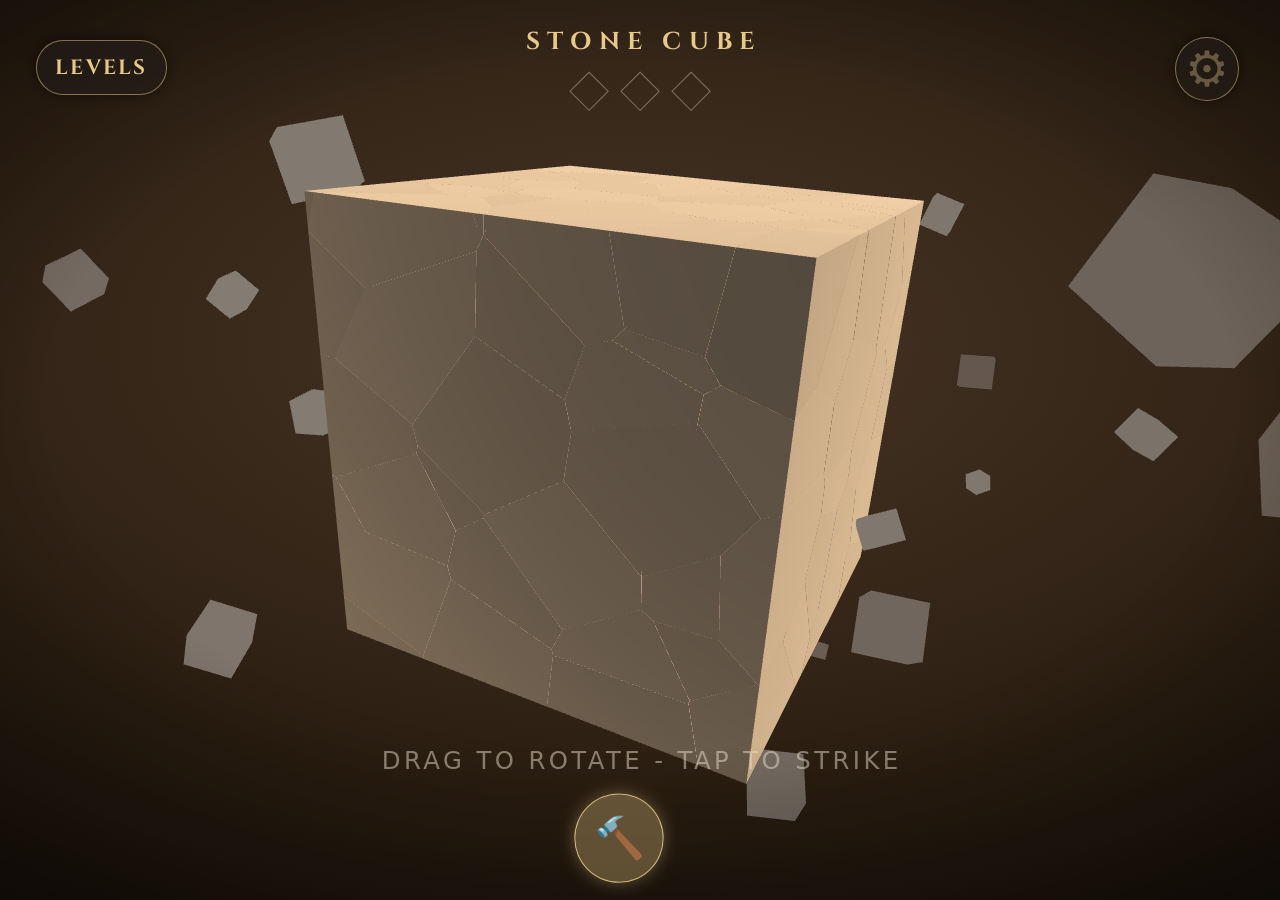
==== commit c38b55f6: "ui changes" ====
--- a/index.html
+++ b/index.html
@@ -167,7 +167,8 @@
                 <!-- Level score lines will be injected here -->
             </div>
             <div id="totalStats">
-                TOTAL HITS: <span id="totalHitsCount">0</span>
+                <span class="total-part">TOTAL HITS: <span id="totalHitsCount" class="total-count">0</span></span>
+                <span class="total-part total-part-stars">STARS: <span id="totalStarsCount" class="total-count">0</span></span>
             </div>
 
             <!-- Leaderboard -->
@@ -175,8 +176,6 @@
             <button id="restartGame">START OVER</button>
         </div>
     </div>
-
-    <div id="tweaks-root"></div>
 
     <!-- YouTube Playables vendor SDK. Parser-blocking and FIRST, exactly as the
          platform docs specify, so window.ytgame exists before the adapter runs. -->
--- a/style.css
+++ b/style.css
@@ -1475,7 +1475,7 @@
 #endCard {
     display: none;
     width: 92%;
-    max-width: calc(var(--u) * 480);
+    max-width: calc(var(--u) * 520);
     padding: calc(var(--u) * 28) calc(var(--u) * 32);
     background: linear-gradient(135deg, #241e18 0%, #15120e 100%);
     border: calc(var(--u) * 2) solid rgba(232, 201, 138, 0.40);
@@ -1511,7 +1511,9 @@
     width: 100%;
     max-height: 40vh;
     overflow-y: auto;
-    padding-right: calc(var(--u) * 6);
+    /* Clears the scrollbar. The star ratings sit at the right edge of every row,
+       so without a gap here they read as touching it. */
+    padding-right: calc(var(--u) * 14);
 }
 
 .level-stat-row {
@@ -1538,6 +1540,27 @@
     border-bottom: calc(var(--u) * 1.5) solid rgba(232, 201, 138, 0.25);
     padding: calc(var(--u) * 10) 0;
     width: 100%;
+    /* hits and stars sit side by side, and wrap to two lines rather than
+       overflowing when a locale's labels are long or the viewport is narrow */
+    display: flex;
+    flex-wrap: wrap;
+    justify-content: center;
+    align-items: baseline;
+    gap: calc(var(--u) * 8) calc(var(--u) * 24);
+}
+
+.total-part {
+    white-space: nowrap;
+}
+
+/* the star tally is the ranked value, so it carries the accent */
+.total-part-stars {
+    color: #ffd166;
+}
+
+/* inline-block so the pop animation has a box to scale */
+.total-count {
+    display: inline-block;
 }
 
 /* Click/Tap UI Pulse */
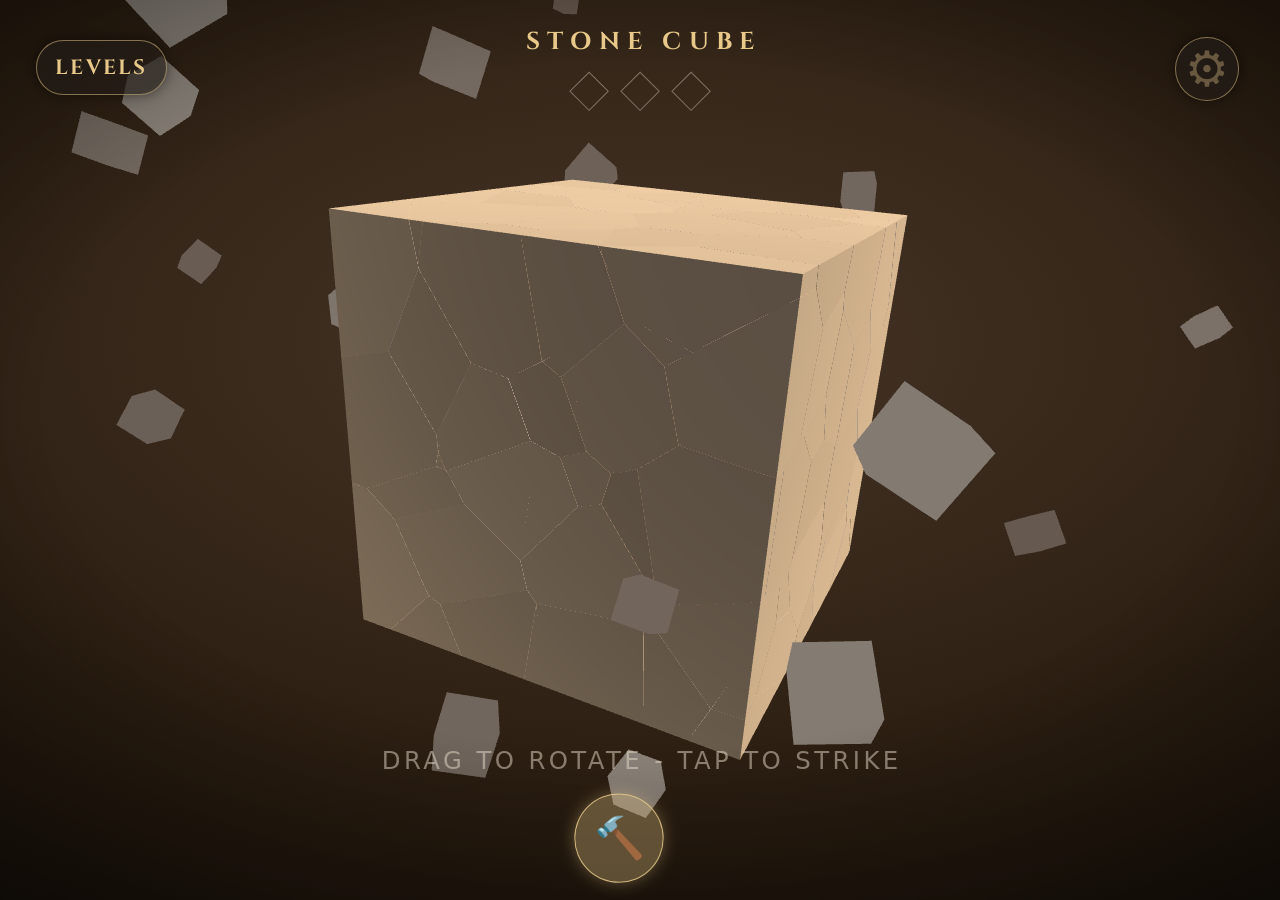
==== commit 75d3b6c3: "refactor" ====
--- a/index.html
+++ b/index.html
@@ -195,6 +195,10 @@
     <script src="scripts/three.min.js"></script>
 
     <script src="scripts/messagebus.js"></script>
+    <script src="scripts/i18n.js"></script>
+    <script src="scripts/ui.js"></script>
+    <script src="scripts/fracture.js"></script>
+    <script src="scripts/audio.js"></script>
     <script src="scripts/game.js"></script>
 
 </body>
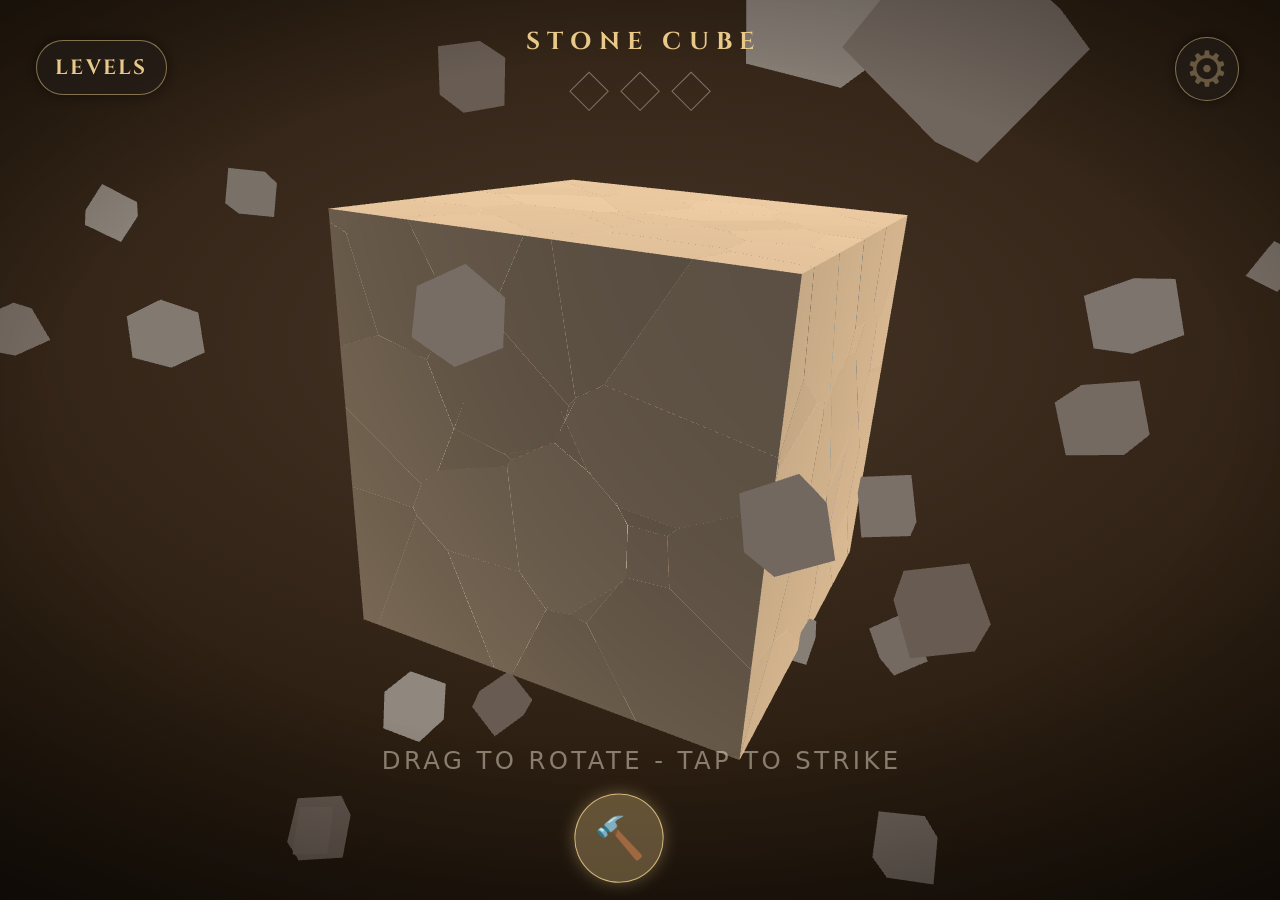
==== commit e2c39312: "refactor" ====
--- a/index.html
+++ b/index.html
@@ -139,7 +139,8 @@
                     <div id="new-tool-tooltip">NEW TOOL!</div>
                 </div>
                 <div style="position: relative;">
-                    <button type="button" id="tool-bomb" class="tool-btn hidden" aria-label="Explosive charge">💥</button>
+                    <button type="button" id="tool-bomb" class="tool-btn hidden"
+                        aria-label="Explosive charge">💥</button>
                     <div id="new-tool-tooltip-bomb">NEW TOOL!</div>
                 </div>
             </div>
@@ -168,7 +169,8 @@
             </div>
             <div id="totalStats">
                 <span class="total-part">TOTAL HITS: <span id="totalHitsCount" class="total-count">0</span></span>
-                <span class="total-part total-part-stars">STARS: <span id="totalStarsCount" class="total-count">0</span></span>
+                <span class="total-part total-part-stars">STARS: <span id="totalStarsCount"
+                        class="total-count">0</span></span>
             </div>
 
             <!-- Leaderboard -->
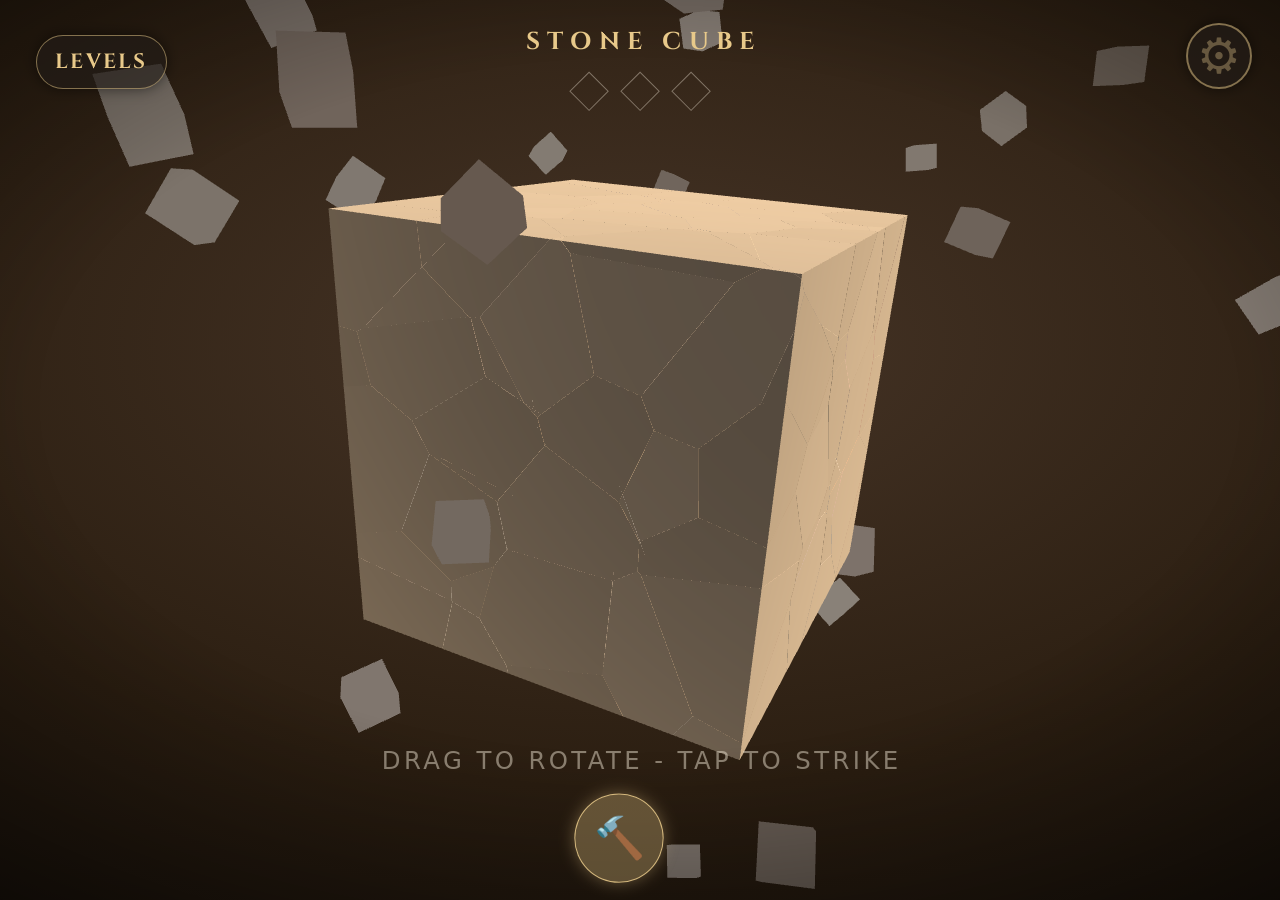
==== commit 0682b8d4: "more adjust" ====
--- a/index.html
+++ b/index.html
@@ -122,6 +122,14 @@
                     <div class="slot"></div>
                     <div class="ring"></div>
                 </div>
+                <div class="slot-wrap">
+                    <div class="slot"></div>
+                    <div class="ring"></div>
+                </div>
+                <div class="slot-wrap">
+                    <div class="slot"></div>
+                    <div class="ring"></div>
+                </div>
                 <div id="ring-badge" aria-hidden="true">◎</div>
             </div>
             <div id="level-strikes" class="is-zero" aria-live="polite" aria-label="Level strikes">
--- a/style.css
+++ b/style.css
@@ -232,15 +232,25 @@
     --slot-glow: rgba(200, 155, 255, 0.75);
 }
 
-/* Secret gold-ring badge: positioned beside the three gem slots rather than
+.slot-wrap:nth-child(4) {
+    --slot-color: #ff7ad9;
+    --slot-glow: rgba(255, 122, 217, 0.75);
+}
+
+.slot-wrap:nth-child(5) {
+    --slot-color: #8dff8a;
+    --slot-glow: rgba(141, 255, 138, 0.75);
+}
+
+/* Secret gold-ring badge: positioned beside the visible gem slots rather than
            participating in their flex layout. It still has a stable, measurable location
            while hidden, so the collected ring can fly precisely into it without creating
-           an empty fourth-slot gap or shifting the gem slots. */
+           an empty extra-slot gap or shifting the gem slots. */
 #ring-badge {
     position: absolute;
     top: calc(var(--u) * -1);
     left: calc(100% + calc(var(--u) * 34));
-    /* normal 24px slot gap + the old 10px ring offset */
+    /* normal slot gap + the old 10px ring offset */
     width: calc(var(--u) * 32);
     height: calc(var(--u) * 32);
     border-radius: 50%;
@@ -1065,8 +1075,8 @@
 .level-select-btn {
     position: fixed;
     /* Align with the Options control; the title's narrowed wrap-safe column stays clear. */
-    top: max(calc(var(--u) * 6), env(safe-area-inset-top));
-    left: max(calc(var(--u) * -14), env(safe-area-inset-left));
+    top: max(calc(var(--u) * -6), env(safe-area-inset-top));
+    left: max(calc(var(--u) * -26), env(safe-area-inset-left));
     height: calc(var(--u) * 132);
     min-width: calc(var(--u) * 132);
     padding: 0 calc(var(--u) * 38);
@@ -1190,8 +1200,8 @@
 /* Options Button */
 .options-btn {
     position: fixed;
-    top: max(calc(var(--u) * 24), env(safe-area-inset-top));
-    right: max(calc(var(--u) * 24), env(safe-area-inset-right));
+    top: max(calc(var(--u) * 12), env(safe-area-inset-top));
+    right: max(calc(var(--u) * 12), env(safe-area-inset-right));
     width: calc(var(--u) * 108);
     height: calc(var(--u) * 108);
     border-radius: 50%;
@@ -1203,7 +1213,7 @@
     display: flex;
     align-items: center;
     justify-content: center;
-    padding-bottom: calc(var(--u) * 9);
+    padding-bottom: calc(var(--u) * 13);
     padding-left: calc(var(--u) * 1);
     z-index: 99;
     pointer-events: auto;
@@ -1227,7 +1237,7 @@
     height: calc(var(--u) * 66);
     border-radius: 50%;
     background: rgba(34, 29, 24, 0.65);
-    border: calc(var(--u) * 2) solid rgba(232, 201, 138, 0.5);
+    border: calc(var(--u) * 3) solid rgba(232, 201, 138, 0.5);
     box-shadow: 0 0 calc(var(--u) * 15) rgba(0, 0, 0, 0.5);
     transition: background 0.25s ease, box-shadow 0.25s ease, border-color 0.25s ease;
     pointer-events: none;
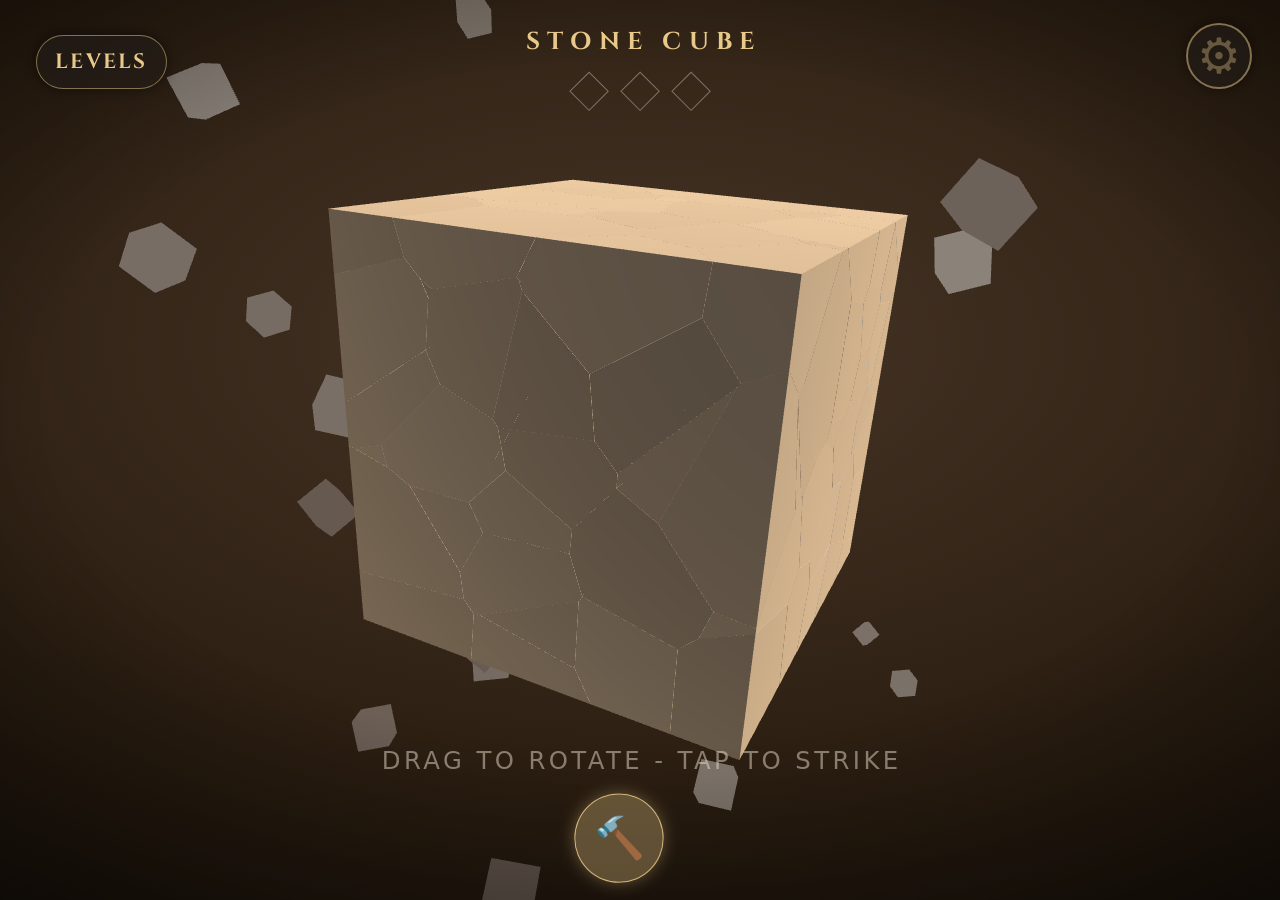
==== commit 09a4b69d: "fine tune" ====
--- a/index.html
+++ b/index.html
@@ -148,7 +148,12 @@
                 </div>
                 <div style="position: relative;">
                     <button type="button" id="tool-bomb" class="tool-btn hidden"
-                        aria-label="Explosive charge">💥</button>
+                        aria-label="Explosive charge">
+                        <span>💥</span>
+                        <span id="tool-bomb-ad-badge" class="tool-ad-badge" aria-hidden="true">
+                            <svg viewBox="0 0 24 24" class="ad-play-icon" aria-hidden="true"><path d="M8 5v14l11-7z"/></svg>
+                        </span>
+                    </button>
                     <div id="new-tool-tooltip-bomb">NEW TOOL!</div>
                 </div>
             </div>
--- a/style.css
+++ b/style.css
@@ -443,6 +443,7 @@
 }
 
 .tool-btn {
+    position: relative;
     width: calc(var(--u) * 118);
     height: calc(var(--u) * 118);
     border-radius: 50%;
@@ -516,12 +517,93 @@
     display: none;
 }
 
-/* Spent explosive charge: still visible, but clearly unusable. */
+/* Spent explosive charge: still visible, but clearly unusable without reload */
 .tool-btn.used {
     opacity: 0.4;
     filter: grayscale(0.8);
     border-color: rgba(232, 201, 138, 0.22);
     box-shadow: none;
+}
+
+/* Rewarded ad badge on spent tool button corner */
+.tool-ad-badge {
+    position: absolute;
+    bottom: calc(var(--u) * -3);
+    right: calc(var(--u) * -3);
+    width: calc(var(--u) * 40);
+    height: calc(var(--u) * 40);
+    background: linear-gradient(135deg, #22c55e, #15803d);
+    border: calc(var(--u) * 2.5) solid #181512;
+    border-radius: calc(var(--u) * 10);
+    display: none;
+    align-items: center;
+    justify-content: center;
+    box-shadow: 0 calc(var(--u) * 3) calc(var(--u) * 8) rgba(0, 0, 0, 0.6), 0 0 calc(var(--u) * 10) rgba(34, 197, 94, 0.45);
+    pointer-events: none;
+    z-index: 5;
+}
+
+.ad-play-icon {
+    width: calc(var(--u) * 27);
+    height: calc(var(--u) * 27);
+    fill: #ffffff;
+    transform: translateX(calc(var(--u) * 2));
+}
+
+@media (orientation: landscape) {
+    .tool-ad-badge {
+        width: calc(var(--u) * 32);
+        height: calc(var(--u) * 32);
+        bottom: calc(var(--u) * -2);
+        right: calc(var(--u) * -2);
+        border-radius: calc(var(--u) * 8);
+    }
+    .ad-play-icon {
+        width: calc(var(--u) * 21);
+        height: calc(var(--u) * 21);
+        transform: translateX(calc(var(--u) * 1.5));
+    }
+}
+
+.tool-btn.has-ad-reward .tool-ad-badge {
+    display: flex;
+    animation: adBadgePop 0.28s cubic-bezier(0.175, 0.885, 0.32, 1.275);
+}
+
+@keyframes adBadgePop {
+    0% {
+        transform: scale(0);
+        opacity: 0;
+    }
+    100% {
+        transform: scale(1);
+        opacity: 1;
+    }
+}
+
+.tool-btn.used.has-ad-reward {
+    opacity: 0.85;
+    filter: none;
+    border-color: rgba(34, 197, 94, 0.55);
+    box-shadow: 0 0 calc(var(--u) * 12) rgba(34, 197, 94, 0.25);
+    cursor: pointer;
+}
+
+.tool-btn.used.has-ad-reward:hover {
+    opacity: 1;
+    border-color: rgba(34, 197, 94, 0.9);
+    box-shadow: 0 0 calc(var(--u) * 18) rgba(34, 197, 94, 0.45);
+}
+
+.tool-btn.pending {
+    pointer-events: none;
+    opacity: 0.6;
+    animation: toolBtnPendingPulse 0.9s ease-in-out infinite alternate;
+}
+
+@keyframes toolBtnPendingPulse {
+    0% { transform: scale(0.96); opacity: 0.5; }
+    100% { transform: scale(1.02); opacity: 0.8; }
 }
 
 /* NEW TOOL tooltip - small bubble above a freshly unlocked tool button */
@@ -725,6 +807,16 @@
     transition: opacity 0.35s ease;
 }
 
+/* An ad break only has to keep taps out of a stopped game — the platform paints
+   over the whole frame, so there is nothing left to hide. Fading here would blank
+   the tool bar's own pending indicator for the entire wait, and a request that
+   never fills would flash the HUD out and back with nothing shown in between. */
+body.ad-active #hud,
+body.ad-active #level-select-btn,
+body.ad-active #options-btn {
+    pointer-events: none;
+}
+
 .card {
     text-align: center;
     display: flex;
@@ -822,11 +914,11 @@
 
 .win-star:nth-child(2).earned {
     animation: winStarPopCenter 0.75s cubic-bezier(0.22, 1, 0.36, 1) forwards;
-    animation-delay: 0.50s;
+    animation-delay: 0.45s;
 }
 
 .win-star:nth-child(3).earned {
-    animation-delay: 0.85s;
+    animation-delay: 0.75s;
 }
 
 @keyframes winStarIn {
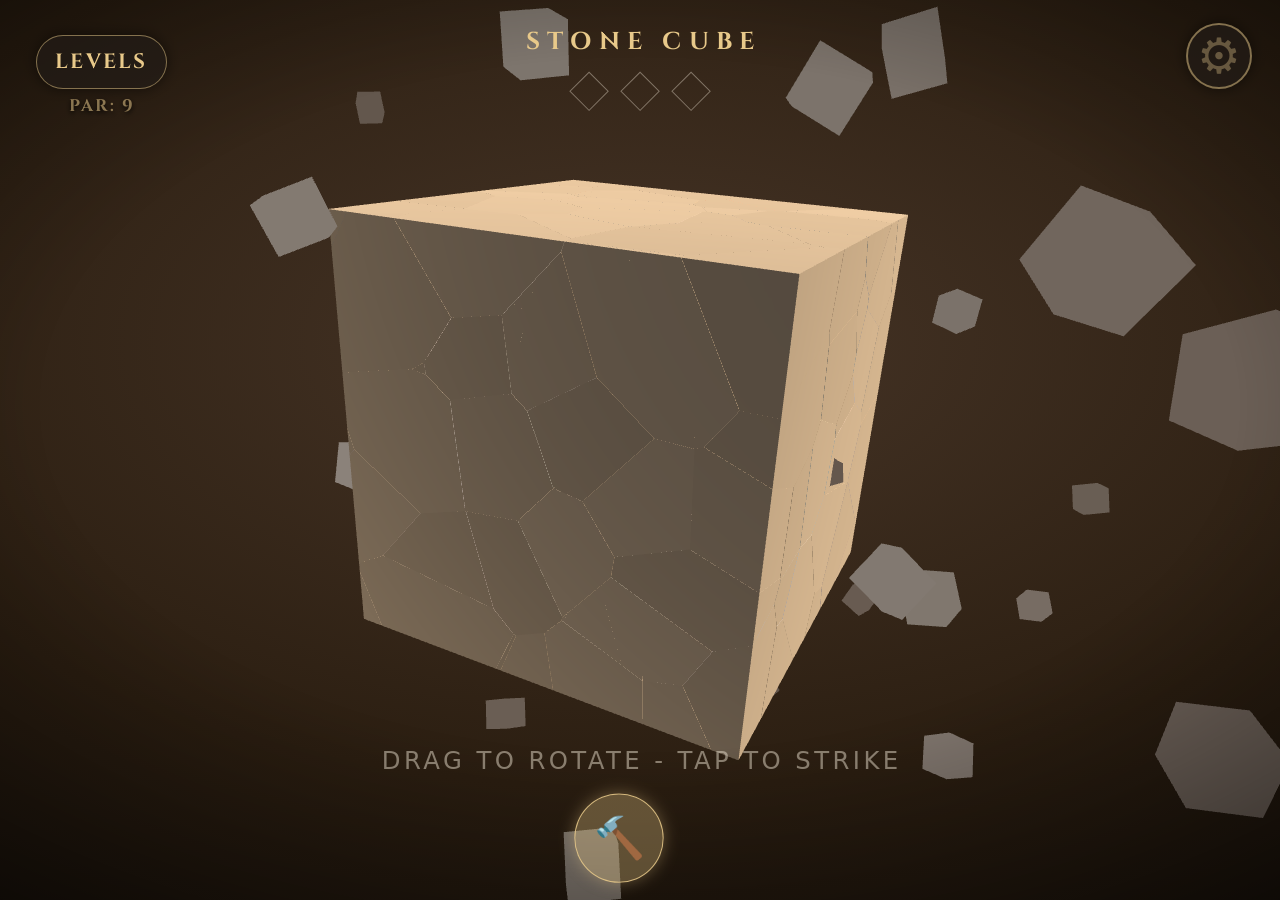
==== commit 77ca8508: "added level retry and par count" ====
--- a/index.html
+++ b/index.html
@@ -37,7 +37,7 @@
     <div id="star-glow"></div>
 
     <button id="level-select-btn" class="level-select-btn" aria-label="Select level"><span
-            id="level-select-label">LEVELS</span></button>
+            id="level-select-label">LEVELS</span><span id="level-par" aria-live="polite"></span></button>
 
     <div id="level-overlay" class="modal-overlay">
         <div class="options-card" style="width: calc(100% - 32px); max-width: 680px;">
@@ -172,7 +172,15 @@
             <p id="winRank" aria-live="polite"></p>
             <p id="winBest"></p>
             <p id="winRing"></p>
-            <button id="again">NEXT TRIAL</button>
+            <p id="winRetryPrompt"></p>
+            <div id="win-actions">
+                <button type="button" id="winRetry" aria-label="Retry level">
+                    <svg viewBox="0 0 24 24" class="retry-icon" aria-hidden="true">
+                        <path d="M17.65 6.35C16.2 4.9 14.21 4 12 4c-4.42 0-7.99 3.58-8 8s3.57 8 8 8c3.73 0 6.84-2.55 7.73-6h-2.08c-.82 2.33-3.04 4-5.65 4-3.31 0-6-2.69-6-6s2.69-6 6-6c1.66 0 3.14.69 4.22 1.78L13 11h7V4l-2.35 2.35z"/>
+                    </svg>
+                </button>
+                <button id="again">NEXT TRIAL</button>
+            </div>
         </div>
         <div class="card" id="endCard">
             <h2 id="endTitle">CHAMPIONSHIP COMPLETE</h2>
@@ -183,6 +191,8 @@
             <div id="totalStats">
                 <span class="total-part">TOTAL HITS: <span id="totalHitsCount" class="total-count">0</span></span>
                 <span class="total-part total-part-stars">STARS: <span id="totalStarsCount"
+                        class="total-count">0</span></span>
+                <span class="total-part total-part-rings">◎ RINGS: <span id="totalRingsCount"
                         class="total-count">0</span></span>
             </div>
 
--- a/style.css
+++ b/style.css
@@ -547,7 +547,7 @@
     width: calc(var(--u) * 27);
     height: calc(var(--u) * 27);
     fill: #ffffff;
-    transform: translateX(calc(var(--u) * 2));
+    transform: translateX(calc(var(--u) * 2 - 2px));
 }
 
 @media (orientation: landscape) {
@@ -558,10 +558,11 @@
         right: calc(var(--u) * -2);
         border-radius: calc(var(--u) * 8);
     }
+
     .ad-play-icon {
         width: calc(var(--u) * 21);
         height: calc(var(--u) * 21);
-        transform: translateX(calc(var(--u) * 1.5));
+        transform: translateX(calc(var(--u) * 1.5 - 2px));
     }
 }
 
@@ -575,6 +576,7 @@
         transform: scale(0);
         opacity: 0;
     }
+
     100% {
         transform: scale(1);
         opacity: 1;
@@ -602,8 +604,15 @@
 }
 
 @keyframes toolBtnPendingPulse {
-    0% { transform: scale(0.96); opacity: 0.5; }
-    100% { transform: scale(1.02); opacity: 0.8; }
+    0% {
+        transform: scale(0.96);
+        opacity: 0.5;
+    }
+
+    100% {
+        transform: scale(1.02);
+        opacity: 0.8;
+    }
 }
 
 /* NEW TOOL tooltip - small bubble above a freshly unlocked tool button */
@@ -678,9 +687,9 @@
 /* UI-level gem resonance visuals (drawn on top of the solid) */
 .gem-ping {
     position: fixed;
-    width: calc(var(--u) * 46);
-    height: calc(var(--u) * 46);
-    border-radius: calc(var(--u) * 7);
+    width: calc(var(--u) * 43);
+    height: calc(var(--u) * 43);
+    border-radius: calc(var(--u) * 6.5);
     pointer-events: none;
     z-index: 99998;
     transform: translate(-50%, -50%) rotate(45deg) scale(0.2);
@@ -715,8 +724,8 @@
 
 .gem-ring {
     position: fixed;
-    width: calc(var(--u) * 46);
-    height: calc(var(--u) * 46);
+    width: calc(var(--u) * 43);
+    height: calc(var(--u) * 43);
     border-radius: 50%;
     border: calc(var(--u) * 2) solid currentColor;
     pointer-events: none;
@@ -914,11 +923,11 @@
 
 .win-star:nth-child(2).earned {
     animation: winStarPopCenter 0.75s cubic-bezier(0.22, 1, 0.36, 1) forwards;
-    animation-delay: 0.45s;
+    animation-delay: 0.40s;
 }
 
 .win-star:nth-child(3).earned {
-    animation-delay: 0.75s;
+    animation-delay: 0.65s;
 }
 
 @keyframes winStarIn {
@@ -1082,6 +1091,88 @@
     box-shadow: 0 calc(var(--u) * 2) calc(var(--u) * 8) rgba(0, 0, 0, 0.6);
 }
 
+/* Lead-in to the action row, sitting under the secret-ring line. The negative bottom
+   margin eats into the card's own 16u gap so it reads as a label ON the buttons below
+   it rather than floating equidistant between them and the ring line above. */
+#winRetryPrompt {
+    font-family: Cinzel, serif;
+    font-size: calc(var(--u) * 18);
+    font-weight: 700;
+    letter-spacing: 0.16em;
+    text-indent: 0.16em;
+    text-transform: uppercase;
+    color: rgba(232, 201, 138, 0.75);
+    margin: 0 0 calc(var(--u) * -14) 0;
+}
+
+/* Win-card action row. The row carries the top margin the lone button used to own,
+   so a gold clear — where the retry circle is display:none — lays out exactly as it
+   did before this row existed. */
+#win-actions {
+    display: flex;
+    /* center, not stretch: the circle has a fixed height, so in a locale whose glyphs
+       make the button taller (Devanagari, kana) stretch would leave it pinned to the
+       top of the row instead of level with the button beside it. */
+    align-items: center;
+    justify-content: center;
+    gap: calc(var(--u) * 14);
+    width: 100%;
+    max-width: calc(var(--u) * 340);
+    margin-top: calc(var(--u) * 12);
+}
+
+#win-actions button {
+    margin-top: 0;
+}
+
+/* shrinks to make room for the retry circle, and takes the whole row without it */
+#again {
+    flex: 1 1 auto;
+    min-width: 0;
+}
+
+/* Only once the retry circle is actually beside it: the narrowed pill has to hold a
+   word like ПРОПУСТИТЬ, which overflows at the full-width button's letter-spacing and
+   padding. Trades both back for room, and allows a break inside a single long word
+   rather than letting it spill past the pill's own edge. */
+#win-actions.has-retry #again {
+    padding-left: calc(var(--u) * 12);
+    padding-right: calc(var(--u) * 12);
+    letter-spacing: 0.10em;
+    text-indent: 0.10em;
+    overflow-wrap: anywhere;
+}
+
+/* Retry: the circular-control idiom the tool bar already uses — dark well, gold rim,
+   gold glyph — so it reads as an action rather than a second primary button competing
+   with SKIP beside it. */
+#winRetry {
+    flex: 0 0 auto;
+    width: calc(var(--u) * 68);
+    height: calc(var(--u) * 68);
+    padding: 0;
+    border-radius: 50%;
+    background: rgba(34, 29, 24, 0.65);
+    border: calc(var(--u) * 2) solid rgba(232, 201, 138, 0.5);
+    color: var(--gold);
+    display: flex;
+    align-items: center;
+    justify-content: center;
+    box-shadow: 0 calc(var(--u) * 6) calc(var(--u) * 18) rgba(0, 0, 0, 0.45);
+}
+
+#winRetry:hover {
+    background: rgba(34, 29, 24, 0.85);
+    border-color: var(--gold);
+    box-shadow: 0 calc(var(--u) * 8) calc(var(--u) * 22) rgba(232, 201, 138, 0.35);
+}
+
+.retry-icon {
+    width: 58%;
+    height: 58%;
+    fill: currentColor;
+}
+
 /* loading screen */
 #loader {
     position: fixed;
@@ -1202,6 +1293,30 @@
     transition: background 0.25s ease, border-color 0.25s ease, box-shadow 0.25s ease;
 }
 
+/* Par readout: this level's gold-star strike budget, so a run has a visible target
+   instead of a counter that only climbs. Positioned absolutely rather than stacked
+   in the button's flex column — the LEVELS pill has to stay on the button's vertical
+   centre, where it lines up with the options gear opposite it, and a second line in
+   the flow would shove it upward. */
+#level-par {
+    position: absolute;
+    /* half the pill's height, plus a small gap */
+    top: calc(50% + calc(var(--u) * 34) + 4px);
+    left: 50%;
+    transform: translateX(-50%);
+    font-family: Cinzel, serif;
+    font-size: calc(var(--u) * 18);
+    font-weight: 700;
+    line-height: 1;
+    letter-spacing: 0.12em;
+    text-indent: 0.12em;
+    white-space: nowrap;
+    color: rgba(232, 201, 138, 0.55);
+    font-variant-numeric: tabular-nums;
+    text-shadow: 0 calc(var(--u) * 2) calc(var(--u) * 6) rgba(0, 0, 0, 0.9);
+    pointer-events: none;
+}
+
 .level-select-btn:hover {
     transform: scale(1.04);
 }
@@ -1225,7 +1340,7 @@
     gap: calc(var(--u) * 7);
     width: 100%;
     min-height: calc(var(--u) * 116);
-    padding: calc(var(--u) * 12) calc(var(--u) * 10);
+    padding: calc(var(--u) * 6) calc(var(--u) * 10);
     background: rgba(0, 0, 0, 0.35);
     border: calc(var(--u) * 1) solid rgba(232, 201, 138, 0.4);
     border-radius: calc(var(--u) * 10);
@@ -1400,6 +1515,31 @@
     margin-bottom: 0;
 }
 
+#level-list {
+    overscroll-behavior: contain;
+    touch-action: pan-y;
+    scrollbar-width: thin;
+    scrollbar-color: rgba(232, 201, 138, 0.4) rgba(0, 0, 0, 0.2);
+}
+
+#level-list::-webkit-scrollbar {
+    width: calc(var(--u) * 6);
+}
+
+#level-list::-webkit-scrollbar-track {
+    background: rgba(0, 0, 0, 0.2);
+    border-radius: calc(var(--u) * 4);
+}
+
+#level-list::-webkit-scrollbar-thumb {
+    background: rgba(232, 201, 138, 0.4);
+    border-radius: calc(var(--u) * 4);
+}
+
+#level-list::-webkit-scrollbar-thumb:hover {
+    background: rgba(232, 201, 138, 0.7);
+}
+
 .options-card h2 {
     font-size: calc(var(--u) * 28);
     color: var(--gold);
@@ -1487,11 +1627,11 @@
 /* Language Select Dropdown */
 .lang-select {
     width: 100%;
-    background: rgba(0, 0, 0, 0.4);
-    border: calc(var(--u) * 1) solid rgba(232, 201, 138, 0.5);
-    border-radius: calc(var(--u) * 8);
-    color: var(--gold);
-    padding: calc(var(--u) * 24) calc(var(--u) * 48) calc(var(--u) * 24) calc(var(--u) * 20);
+    background: rgba(0, 0, 0, 0.3);
+    border: calc(var(--u) * 1) solid rgba(232, 201, 138, 0.3);
+    border-radius: calc(var(--u) * 4);
+    color: var(--gold);
+    padding: calc(var(--u) * 16) calc(var(--u) * 48) calc(var(--u) * 16) calc(var(--u) * 20);
     font-family: Cinzel, serif;
     font-size: calc(var(--u) * 26);
     font-weight: bold;
@@ -1503,13 +1643,12 @@
     background-repeat: no-repeat;
     background-position: right calc(var(--u) * 20) center;
     background-size: calc(var(--u) * 28);
-    transition: border-color 0.3s ease, box-shadow 0.3s ease;
-    min-height: calc(var(--u) * 96);
+    transition: border-color 0.2s ease;
+    min-height: calc(var(--u) * 76);
 }
 
 .lang-select:hover {
-    border-color: var(--gold);
-    box-shadow: 0 0 calc(var(--u) * 10) rgba(232, 201, 138, 0.2);
+    border-color: rgba(232, 201, 138, 0.6);
 }
 
 .lang-select option {
@@ -1660,6 +1799,12 @@
     color: #ffd166;
 }
 
+/* the ring tally is a collectible, not a ranked value, so it carries the ring
+   accent it already wears on the win card and the level-select cards */
+.total-part-rings {
+    color: #ffd166;
+}
+
 /* inline-block so the pop animation has a box to scale */
 .total-count {
     display: inline-block;
@@ -1848,7 +1993,7 @@
     }
 
     100% {
-        transform: translate(-50%, calc(-50% - calc(var(--u) * 130))) scale(0.7) rotate(var(--rot-end));
+        transform: translate(-50%, calc(-50% - calc(var(--u) * 9))) scale(0.7) rotate(var(--rot-end));
         opacity: 0;
     }
 }
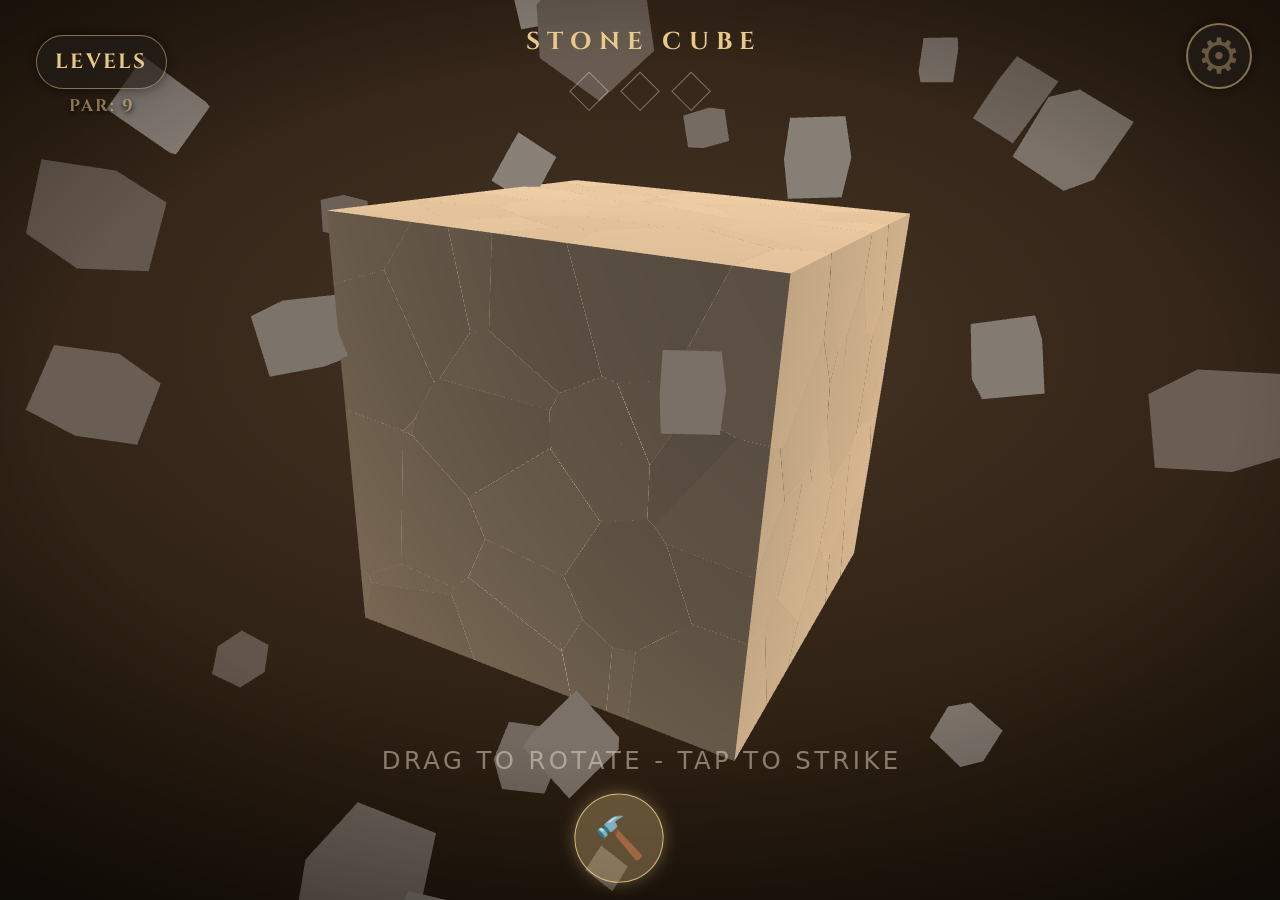
==== commit 1fc1e033: "favicon and tweaks" ====
--- a/index.html
+++ b/index.html
@@ -19,6 +19,9 @@
     <!-- Cinzel ships with the game. Preloaded because the stylesheet only
          discovers it one parse later, and the loading screen waits on it. -->
     <link rel="preload" href="font/Cinzel-VariableFont_wght.ttf" as="font" type="font/ttf" crossorigin="anonymous">
+    <!-- Ships with the game rather than relying on a /favicon.ico probe. sprites/ is
+         already in build.js's ASSET_DIRS, so it lands at the same relative path in dist. -->
+    <link rel="icon" type="image/png" sizes="32x32" href="sprites/favicon.png">
     <link rel="stylesheet" href="style.css">
 
 </head>
--- a/style.css
+++ b/style.css
@@ -24,6 +24,19 @@
     --u: calc((6px + 1vmin) / 16);
     --gold: #e8c98a;
     --dim: rgba(232, 222, 204, 0.5);
+
+    /* Fine positional nudges for the top-bar furniture. Zero by default, so
+       landscape — where the corridor beside the title is wide anyway — gets the
+       untouched layout. Portrait switches them on below. */
+    --nudge-right: 0px;
+    --nudge-left: 0px;
+}
+
+@media (orientation: portrait) {
+    :root {
+        --nudge-right: 8px;
+        --nudge-left: 4px;
+    }
 }
 
 * {
@@ -131,6 +144,10 @@
 }
 
 h1 {
+    /* nudged off dead-centre to balance against the Levels control opposite;
+       portrait only — see --nudge-right */
+    position: relative;
+    left: var(--nudge-right);
     font-size: calc(var(--u) * 26);
     font-weight: 700;
     letter-spacing: 0.3em;
@@ -249,7 +266,7 @@
 #ring-badge {
     position: absolute;
     top: calc(var(--u) * -1);
-    left: calc(100% + calc(var(--u) * 34));
+    left: calc(100% + calc(var(--u) * 34) + var(--nudge-right));
     /* normal slot gap + the old 10px ring offset */
     width: calc(var(--u) * 32);
     height: calc(var(--u) * 32);
@@ -823,6 +840,18 @@
 body.ad-active #hud,
 body.ad-active #level-select-btn,
 body.ad-active #options-btn {
+    pointer-events: none;
+}
+
+/* A break that is actually on screen additionally hides the win card, which would
+   otherwise sit behind the ad for its whole duration with its buttons still live.
+   visibility, not opacity: #overlay carries a 0.45s opacity transition for its
+   normal show/hide, and this must be instant rather than fading out under an ad
+   that has already covered the frame. visibility is not in that transition list,
+   so it cuts. Keyed to 'ad-playing' rather than 'ad-active' on purpose — see
+   setAdPlaying() — so an ad request that never fills leaves the card up. */
+body.ad-playing #overlay {
+    visibility: hidden;
     pointer-events: none;
 }
 
@@ -1259,7 +1288,7 @@
     position: fixed;
     /* Align with the Options control; the title's narrowed wrap-safe column stays clear. */
     top: max(calc(var(--u) * -6), env(safe-area-inset-top));
-    left: max(calc(var(--u) * -26), env(safe-area-inset-left));
+    left: calc(max(calc(var(--u) * -26), env(safe-area-inset-left)) - var(--nudge-left));
     height: calc(var(--u) * 132);
     min-width: calc(var(--u) * 132);
     padding: 0 calc(var(--u) * 38);
